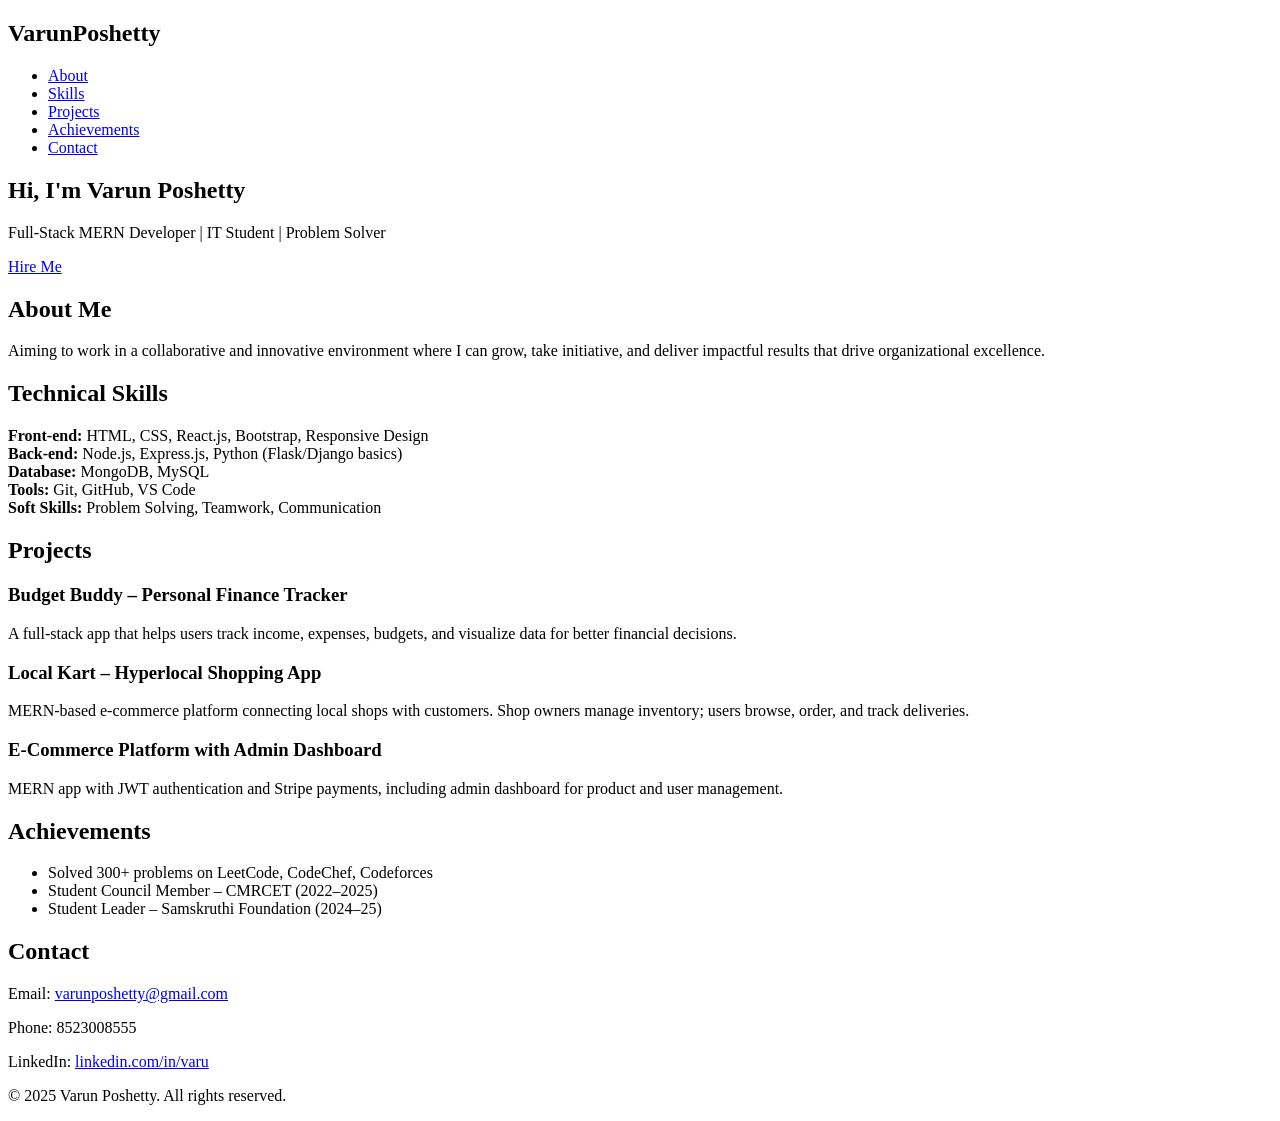
==== index.html @ 353452bc "Update and rename portfolio/index.html to index.html" ====
<!DOCTYPE html>
<html lang="en">
<head>
  <meta charset="UTF-8" />
  <meta name="viewport" content="width=device-width, initial-scale=1.0" />
  <title>Varun Poshetty | Portfolio</title>
  <link rel="stylesheet" href="style.css" />
</head>
<body>

  <!-- Navbar -->
  <nav>
    <h2 class="logo">Varun<span>Poshetty</span></h2>
    <ul>
      <li><a href="#about">About</a></li>
      <li><a href="#skills">Skills</a></li>
      <li><a href="#projects">Projects</a></li>
      <li><a href="#achievements">Achievements</a></li>
      <li><a href="#contact">Contact</a></li>
    </ul>
  </nav>

  <!-- Hero Section -->
  <section class="hero">
    <h1>Hi, I'm <span>Varun Poshetty</span></h1>
    <p>Full-Stack MERN Developer | IT Student | Problem Solver</p>
    <a href="#contact" class="btn">Hire Me</a>
  </section>

  <!-- About Section -->
  <section id="about" class="section">
    <h2>About Me</h2>
    <p>
      Aiming to work in a collaborative and innovative environment where I can grow,
      take initiative, and deliver impactful results that drive organizational excellence.
    </p>
  </section>

  <!-- Skills Section -->
  <section id="skills" class="section">
    <h2>Technical Skills</h2>
    <div class="skills-grid">
      <div><strong>Front-end:</strong> HTML, CSS, React.js, Bootstrap, Responsive Design</div>
      <div><strong>Back-end:</strong> Node.js, Express.js, Python (Flask/Django basics)</div>
      <div><strong>Database:</strong> MongoDB, MySQL</div>
      <div><strong>Tools:</strong> Git, GitHub, VS Code</div>
      <div><strong>Soft Skills:</strong> Problem Solving, Teamwork, Communication</div>
    </div>
  </section>

  <!-- Projects -->
  <section id="projects" class="section">
    <h2>Projects</h2>

    <div class="project">
      <h3>Budget Buddy – Personal Finance Tracker</h3>
      <p>
        A full-stack app that helps users track income, expenses, budgets,
        and visualize data for better financial decisions.
      </p>
    </div>

    <div class="project">
      <h3>Local Kart – Hyperlocal Shopping App</h3>
      <p>
        MERN-based e-commerce platform connecting local shops with customers.
        Shop owners manage inventory; users browse, order, and track deliveries.
      </p>
    </div>

    <div class="project">
      <h3>E-Commerce Platform with Admin Dashboard</h3>
      <p>
        MERN app with JWT authentication and Stripe payments,
        including admin dashboard for product and user management.
      </p>
    </div>

  </section>

  <!-- Achievements -->
  <section id="achievements" class="section">
    <h2>Achievements</h2>
    <ul>
      <li>Solved 300+ problems on LeetCode, CodeChef, Codeforces</li>
      <li>Student Council Member – CMRCET (2022–2025)</li>
      <li>Student Leader – Samskruthi Foundation (2024–25)</li>
    </ul>
  </section>

  <!-- Contact -->
  <section id="contact" class="section contact">
    <h2>Contact</h2>
    <p>Email: <a href="mailto:varunposhetty@gmail.com">varunposhetty@gmail.com</a></p>
    <p>Phone: 8523008555</p>
    <p>LinkedIn: <a href="https://linkedin.com/in/varu">linkedin.com/in/varu</a></p>
  </section>

  <footer>
    <p>© 2025 Varun Poshetty. All rights reserved.</p>
  </footer>

</body>
</html>
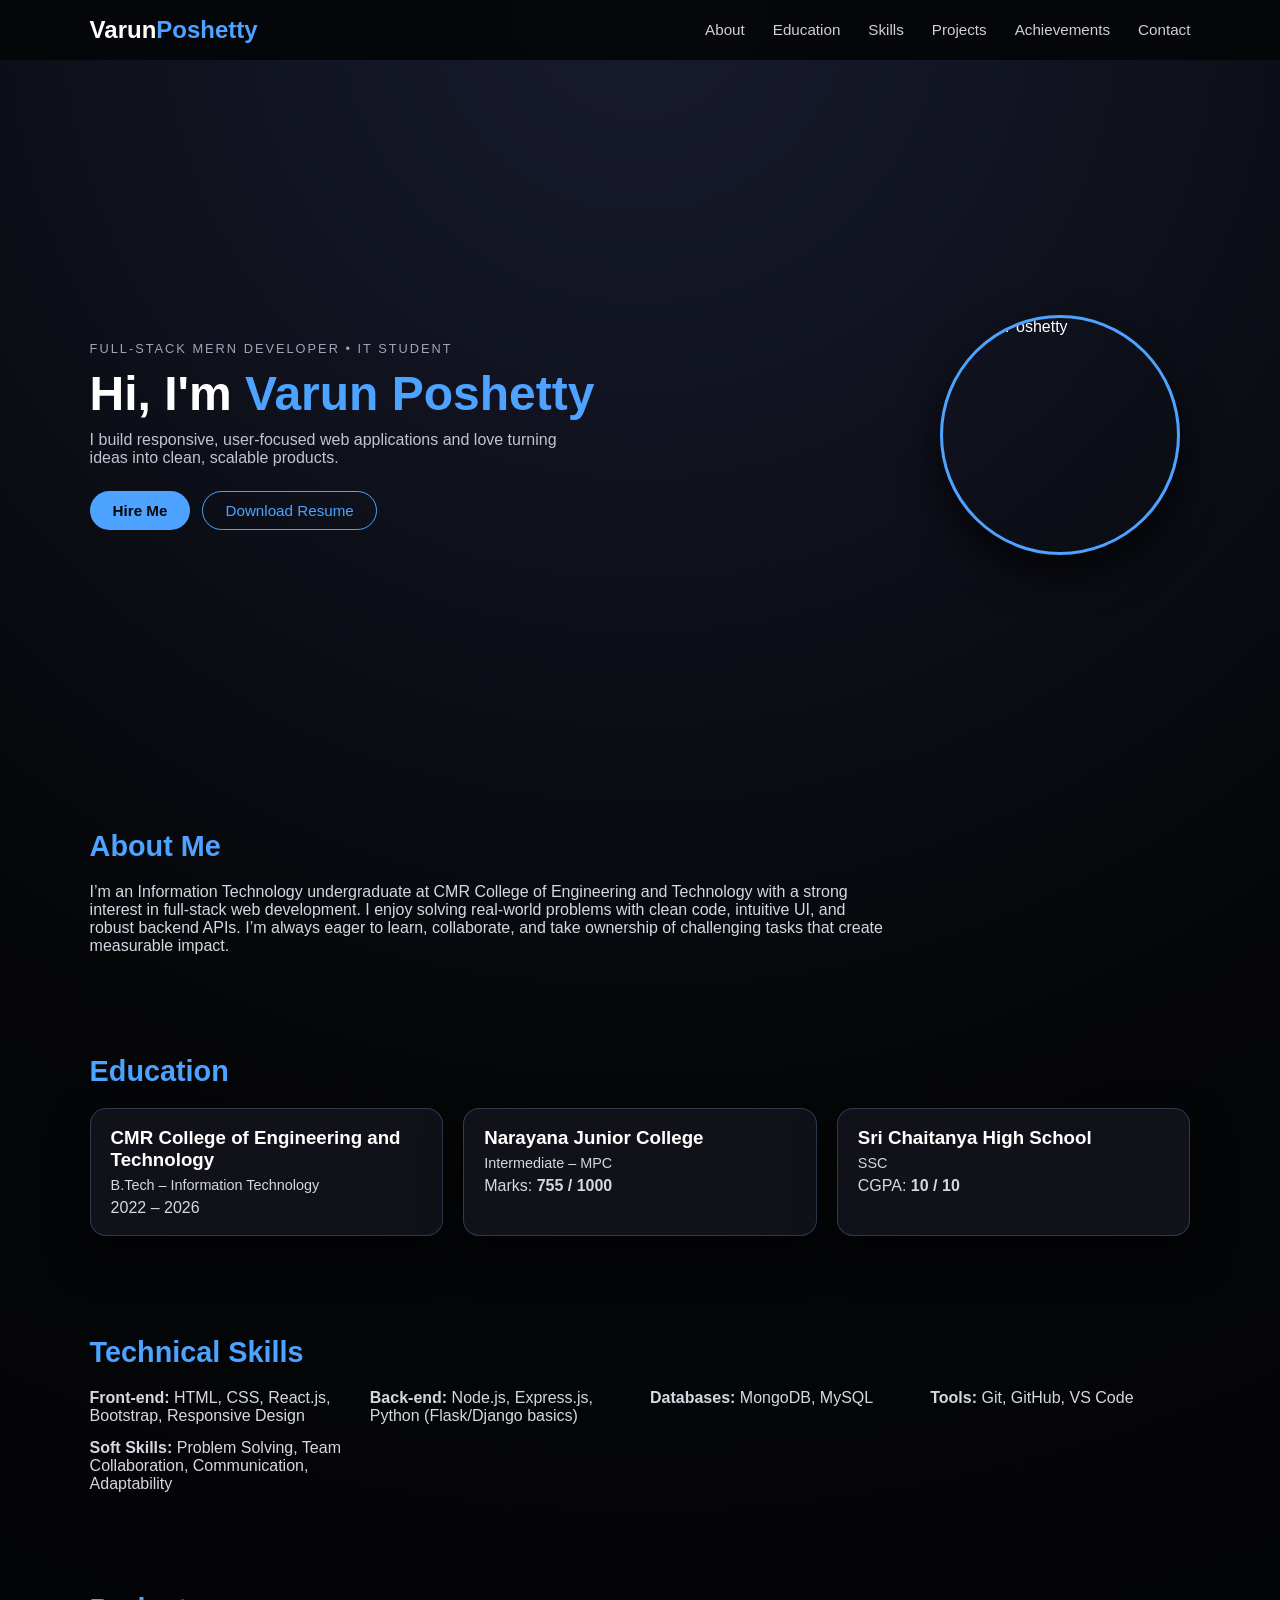
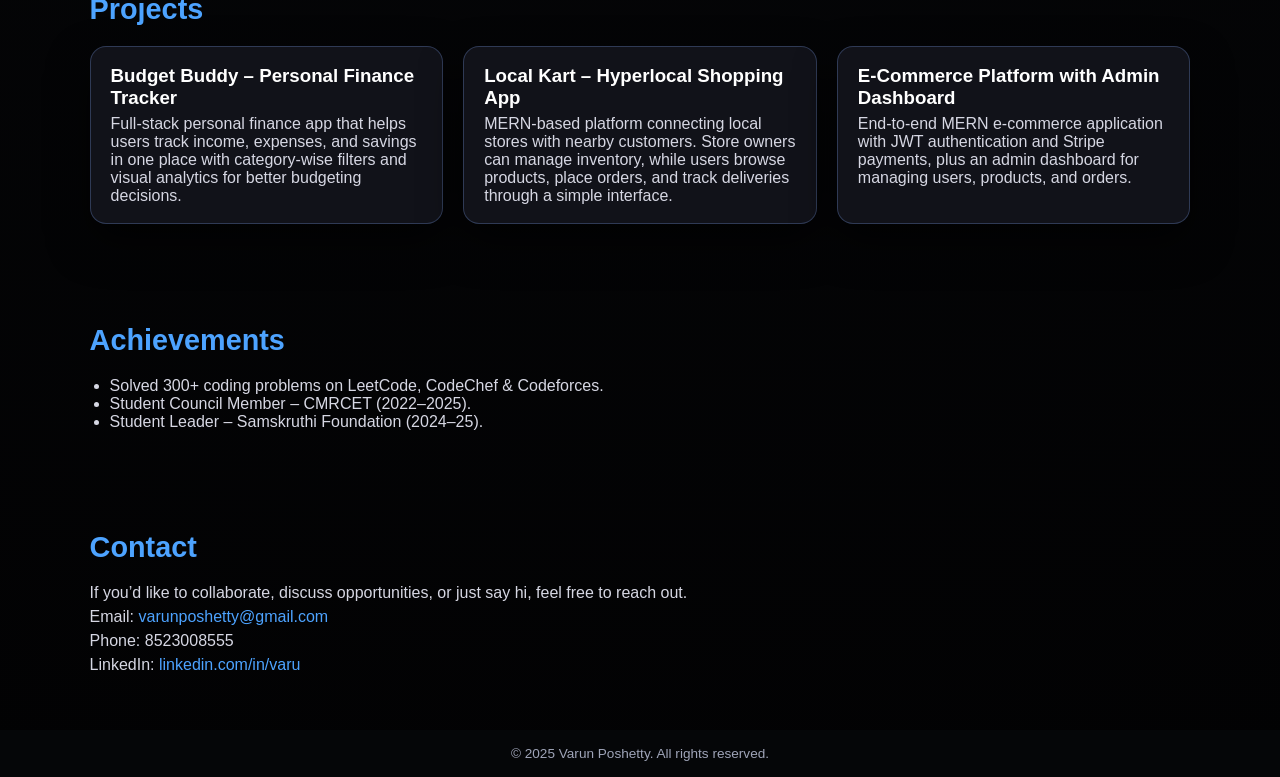
==== commit 8a1a3e2c: "Update index.html" ====
--- a/index.html
+++ b/index.html
@@ -13,6 +13,7 @@
     <h2 class="logo">Varun<span>Poshetty</span></h2>
     <ul>
       <li><a href="#about">About</a></li>
+      <li><a href="#education">Education</a></li>
       <li><a href="#skills">Skills</a></li>
       <li><a href="#projects">Projects</a></li>
       <li><a href="#achievements">Achievements</a></li>
@@ -21,79 +22,126 @@
   </nav>
 
   <!-- Hero Section -->
-  <section class="hero">
-    <h1>Hi, I'm <span>Varun Poshetty</span></h1>
-    <p>Full-Stack MERN Developer | IT Student | Problem Solver</p>
-    <a href="#contact" class="btn">Hire Me</a>
+  <section class="hero fade-in">
+    <div class="hero-content">
+      <p class="tagline">Full-Stack MERN Developer • IT Student</p>
+      <h1>Hi, I'm <span>Varun Poshetty</span></h1>
+      <p class="subtitle">
+        I build responsive, user-focused web applications and love turning ideas
+        into clean, scalable products.
+      </p>
+      <div class="hero-buttons">
+        <a href="#contact" class="btn primary">Hire Me</a>
+        <a href="Varun_Poshetty_Resume.pdf" class="btn outline" download>
+          Download Resume
+        </a>
+      </div>
+    </div>
+
+    <div class="hero-image">
+      <img src="profile.jpg" alt="Varun Poshetty" />
+    </div>
   </section>
 
   <!-- About Section -->
-  <section id="about" class="section">
+  <section id="about" class="section fade-in">
     <h2>About Me</h2>
     <p>
-      Aiming to work in a collaborative and innovative environment where I can grow,
-      take initiative, and deliver impactful results that drive organizational excellence.
+      I’m an Information Technology undergraduate at CMR College of Engineering
+      and Technology with a strong interest in full-stack web development.
+      I enjoy solving real-world problems with clean code, intuitive UI, and
+      robust backend APIs. I’m always eager to learn, collaborate, and take
+      ownership of challenging tasks that create measurable impact.
     </p>
   </section>
 
+  <!-- Education Section -->
+  <section id="education" class="section fade-in">
+    <h2>Education</h2>
+    <div class="cards">
+      <div class="card">
+        <h3>CMR College of Engineering and Technology</h3>
+        <p class="card-meta">B.Tech – Information Technology</p>
+        <p>2022 – 2026</p>
+      </div>
+
+      <div class="card">
+        <h3>Narayana Junior College</h3>
+        <p class="card-meta">Intermediate – MPC</p>
+        <p>Marks: <strong>755 / 1000</strong></p>
+      </div>
+
+      <div class="card">
+        <h3>Sri Chaitanya High School</h3>
+        <p class="card-meta">SSC</p>
+        <p>CGPA: <strong>10 / 10</strong></p>
+      </div>
+    </div>
+  </section>
+
   <!-- Skills Section -->
-  <section id="skills" class="section">
+  <section id="skills" class="section fade-in">
     <h2>Technical Skills</h2>
     <div class="skills-grid">
       <div><strong>Front-end:</strong> HTML, CSS, React.js, Bootstrap, Responsive Design</div>
       <div><strong>Back-end:</strong> Node.js, Express.js, Python (Flask/Django basics)</div>
-      <div><strong>Database:</strong> MongoDB, MySQL</div>
+      <div><strong>Databases:</strong> MongoDB, MySQL</div>
       <div><strong>Tools:</strong> Git, GitHub, VS Code</div>
-      <div><strong>Soft Skills:</strong> Problem Solving, Teamwork, Communication</div>
+      <div><strong>Soft Skills:</strong> Problem Solving, Team Collaboration, Communication, Adaptability</div>
     </div>
   </section>
 
-  <!-- Projects -->
-  <section id="projects" class="section">
+  <!-- Projects Section -->
+  <section id="projects" class="section fade-in">
     <h2>Projects</h2>
 
-    <div class="project">
-      <h3>Budget Buddy – Personal Finance Tracker</h3>
-      <p>
-        A full-stack app that helps users track income, expenses, budgets,
-        and visualize data for better financial decisions.
-      </p>
+    <div class="cards">
+      <div class="card">
+        <h3>Budget Buddy – Personal Finance Tracker</h3>
+        <p>
+          Full-stack personal finance app that helps users track income, expenses,
+          and savings in one place with category-wise filters and visual analytics
+          for better budgeting decisions.
+        </p>
+      </div>
+
+      <div class="card">
+        <h3>Local Kart – Hyperlocal Shopping App</h3>
+        <p>
+          MERN-based platform connecting local stores with nearby customers.
+          Store owners can manage inventory, while users browse products, place
+          orders, and track deliveries through a simple interface.
+        </p>
+      </div>
+
+      <div class="card">
+        <h3>E-Commerce Platform with Admin Dashboard</h3>
+        <p>
+          End-to-end MERN e-commerce application with JWT authentication and
+          Stripe payments, plus an admin dashboard for managing users, products,
+          and orders.
+        </p>
+      </div>
     </div>
-
-    <div class="project">
-      <h3>Local Kart – Hyperlocal Shopping App</h3>
-      <p>
-        MERN-based e-commerce platform connecting local shops with customers.
-        Shop owners manage inventory; users browse, order, and track deliveries.
-      </p>
-    </div>
-
-    <div class="project">
-      <h3>E-Commerce Platform with Admin Dashboard</h3>
-      <p>
-        MERN app with JWT authentication and Stripe payments,
-        including admin dashboard for product and user management.
-      </p>
-    </div>
-
   </section>
 
-  <!-- Achievements -->
-  <section id="achievements" class="section">
+  <!-- Achievements Section -->
+  <section id="achievements" class="section fade-in">
     <h2>Achievements</h2>
     <ul>
-      <li>Solved 300+ problems on LeetCode, CodeChef, Codeforces</li>
-      <li>Student Council Member – CMRCET (2022–2025)</li>
-      <li>Student Leader – Samskruthi Foundation (2024–25)</li>
+      <li>Solved 300+ coding problems on LeetCode, CodeChef & Codeforces.</li>
+      <li>Student Council Member – CMRCET (2022–2025).</li>
+      <li>Student Leader – Samskruthi Foundation (2024–25).</li>
     </ul>
   </section>
 
-  <!-- Contact -->
-  <section id="contact" class="section contact">
+  <!-- Contact Section -->
+  <section id="contact" class="section fade-in contact">
     <h2>Contact</h2>
+    <p>If you’d like to collaborate, discuss opportunities, or just say hi, feel free to reach out.</p>
     <p>Email: <a href="mailto:varunposhetty@gmail.com">varunposhetty@gmail.com</a></p>
     <p>Phone: 8523008555</p>
-    <p>LinkedIn: <a href="https://linkedin.com/in/varu">linkedin.com/in/varu</a></p>
+    <p>LinkedIn: <a href="https://linkedin.com/in/varu" target="_blank">linkedin.com/in/varu</a></p>
   </section>
 
   <footer>
--- a/style.css
+++ b/style.css
@@ -0,0 +1,276 @@
+* {
+  margin: 0;
+  padding: 0;
+  box-sizing: border-box;
+  font-family: "Poppins", sans-serif;
+}
+
+body {
+  background: radial-gradient(circle at top, #181b2e 0, #050608 45%, #020203 100%);
+  color: #ffffff;
+}
+
+/* Navbar */
+nav {
+  position: sticky;
+  top: 0;
+  z-index: 20;
+  display: flex;
+  justify-content: space-between;
+  align-items: center;
+  padding: 16px 7vw;
+  background: rgba(5, 6, 8, 0.92);
+  backdrop-filter: blur(10px);
+}
+
+nav ul {
+  display: flex;
+  gap: 28px;
+}
+
+nav ul li {
+  list-style: none;
+}
+
+nav ul li a {
+  text-decoration: none;
+  color: #d0d0d0;
+  font-size: 0.95rem;
+  transition: 0.25s;
+}
+
+nav ul li a:hover {
+  color: #4da3ff;
+}
+
+.logo {
+  font-size: 1.5rem;
+  font-weight: 600;
+}
+
+.logo span {
+  color: #4da3ff;
+}
+
+/* Hero */
+.hero {
+  min-height: 80vh;
+  padding: 70px 7vw 40px;
+  display: flex;
+  flex-wrap: wrap;
+  align-items: center;
+  gap: 40px;
+}
+
+.hero-content {
+  flex: 1 1 320px;
+}
+
+.tagline {
+  text-transform: uppercase;
+  letter-spacing: 2px;
+  font-size: 0.8rem;
+  color: #9fa4b8;
+  margin-bottom: 10px;
+}
+
+.hero h1 {
+  font-size: 3rem;
+  margin-bottom: 10px;
+}
+
+.hero h1 span {
+  color: #4da3ff;
+}
+
+.subtitle {
+  font-size: 1rem;
+  color: #c3c4d0;
+  max-width: 480px;
+}
+
+.hero-buttons {
+  margin-top: 24px;
+  display: flex;
+  flex-wrap: wrap;
+  gap: 12px;
+}
+
+.btn {
+  padding: 10px 22px;
+  border-radius: 999px;
+  border: 1px solid transparent;
+  cursor: pointer;
+  text-decoration: none;
+  font-size: 0.95rem;
+  transition: 0.25s;
+}
+
+.btn.primary {
+  background: #4da3ff;
+  color: #050608;
+  font-weight: 600;
+}
+
+.btn.primary:hover {
+  background: #1b76d1;
+}
+
+.btn.outline {
+  border-color: #4da3ff;
+  color: #4da3ff;
+}
+
+.btn.outline:hover {
+  background: rgba(77, 163, 255, 0.08);
+}
+
+.hero-image {
+  flex: 0 0 260px;
+  display: flex;
+  justify-content: center;
+}
+
+.hero-image img {
+  width: 240px;
+  height: 240px;
+  object-fit: cover;
+  border-radius: 50%;
+  border: 3px solid #4da3ff;
+  box-shadow: 0 18px 40px rgba(0, 0, 0, 0.7);
+}
+
+/* Sections */
+.section {
+  padding: 50px 7vw;
+}
+
+.section h2 {
+  margin-bottom: 20px;
+  font-size: 1.8rem;
+  color: #4da3ff;
+}
+
+.section p {
+  color: #d6d7e3;
+  max-width: 800px;
+}
+
+/* Cards / layout improvements */
+.cards {
+  display: grid;
+  grid-template-columns: repeat(auto-fit, minmax(260px, 1fr));
+  gap: 20px;
+  margin-top: 10px;
+}
+
+.card {
+  background: rgba(18, 19, 27, 0.95);
+  border-radius: 16px;
+  padding: 18px 20px;
+  border: 1px solid rgba(93, 118, 175, 0.4);
+  box-shadow: 0 18px 40px rgba(0, 0, 0, 0.6);
+  transition: transform 0.25s ease, box-shadow 0.25s ease, border-color 0.25s;
+}
+
+.card:hover {
+  transform: translateY(-6px);
+  border-color: #4da3ff;
+  box-shadow: 0 22px 50px rgba(0, 0, 0, 0.75);
+}
+
+.card h3 {
+  margin-bottom: 6px;
+}
+
+.card-meta {
+  font-size: 0.9rem;
+  color: #9fa4b8;
+  margin-bottom: 6px;
+}
+
+/* Skills grid */
+.skills-grid {
+  display: grid;
+  grid-template-columns: repeat(auto-fit, minmax(260px, 1fr));
+  gap: 14px 20px;
+  margin-top: 10px;
+}
+
+.skills-grid div {
+  color: #d6d7e3;
+}
+
+/* Achievements */
+#achievements ul {
+  margin-left: 20px;
+  margin-top: 5px;
+  color: #d6d7e3;
+}
+
+/* Contact */
+.contact p {
+  margin-bottom: 6px;
+}
+
+.contact a {
+  color: #4da3ff;
+  text-decoration: none;
+}
+
+.contact a:hover {
+  text-decoration: underline;
+}
+
+/* Footer */
+footer {
+  text-align: center;
+  padding: 16px;
+  background: #050608;
+  color: #9fa4b8;
+  font-size: 0.85rem;
+}
+
+/* Simple fade-in animation */
+.fade-in {
+  opacity: 0;
+  transform: translateY(16px);
+  animation: fadeUp 0.7s ease forwards;
+}
+
+.section:nth-of-type(2) { animation-delay: 0.05s; }
+.section:nth-of-type(3) { animation-delay: 0.1s; }
+.section:nth-of-type(4) { animation-delay: 0.15s; }
+.section:nth-of-type(5) { animation-delay: 0.2s; }
+.section:nth-of-type(6) { animation-delay: 0.25s; }
+
+@keyframes fadeUp {
+  to {
+    opacity: 1;
+    transform: translateY(0);
+  }
+}
+
+/* Responsive */
+@media (max-width: 768px) {
+  nav {
+    padding: 12px 5vw;
+  }
+
+  nav ul {
+    gap: 14px;
+    font-size: 0.8rem;
+  }
+
+  .hero {
+    padding-top: 60px;
+  }
+
+  .hero h1 {
+    font-size: 2.1rem;
+  }
+
+  .section {
+    padding: 40px 5vw;
+  }
+}
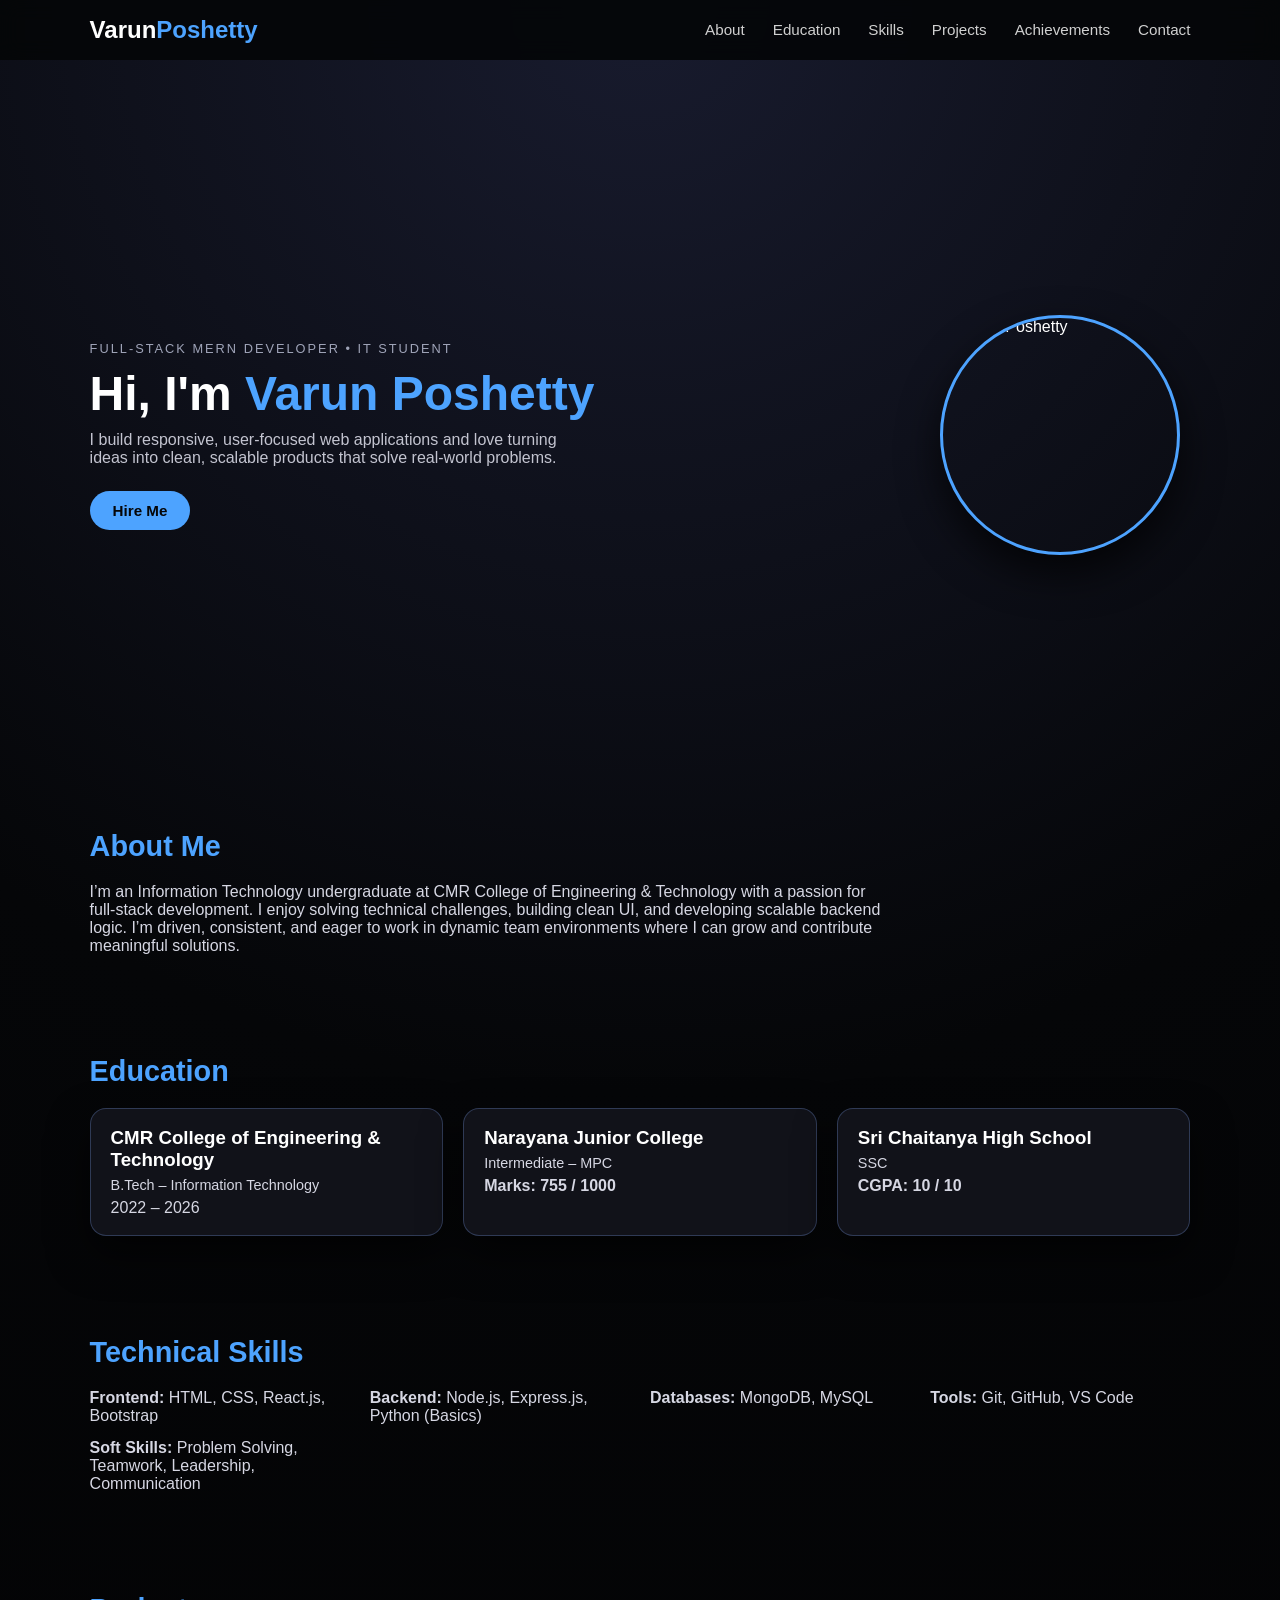
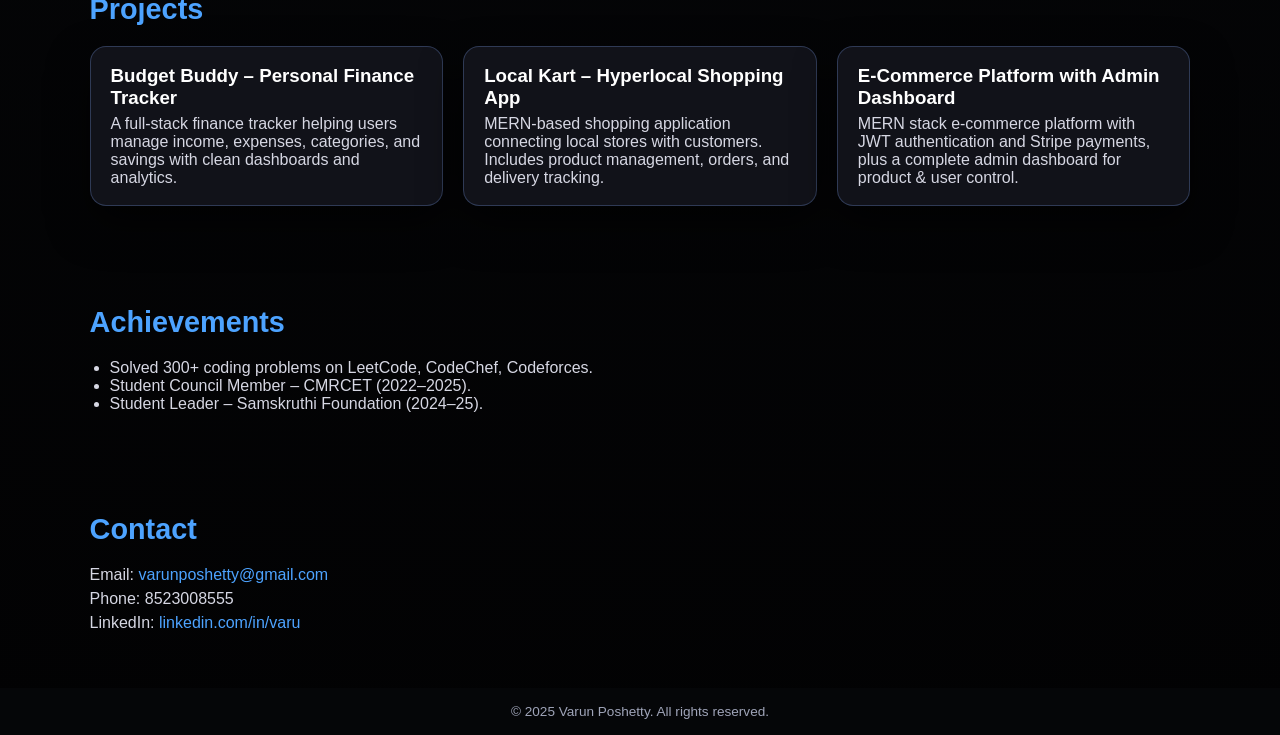
==== commit 490960f1: "Update index.html" ====
--- a/index.html
+++ b/index.html
@@ -28,13 +28,10 @@
       <h1>Hi, I'm <span>Varun Poshetty</span></h1>
       <p class="subtitle">
         I build responsive, user-focused web applications and love turning ideas
-        into clean, scalable products.
+        into clean, scalable products that solve real-world problems.
       </p>
       <div class="hero-buttons">
         <a href="#contact" class="btn primary">Hire Me</a>
-        <a href="Varun_Poshetty_Resume.pdf" class="btn outline" download>
-          Download Resume
-        </a>
       </div>
     </div>
 
@@ -43,24 +40,25 @@
     </div>
   </section>
 
-  <!-- About Section -->
+  <!-- About -->
   <section id="about" class="section fade-in">
     <h2>About Me</h2>
     <p>
       I’m an Information Technology undergraduate at CMR College of Engineering
-      and Technology with a strong interest in full-stack web development.
-      I enjoy solving real-world problems with clean code, intuitive UI, and
-      robust backend APIs. I’m always eager to learn, collaborate, and take
-      ownership of challenging tasks that create measurable impact.
+      & Technology with a passion for full-stack development. I enjoy solving
+      technical challenges, building clean UI, and developing scalable backend
+      logic. I’m driven, consistent, and eager to work in dynamic team
+      environments where I can grow and contribute meaningful solutions.
     </p>
   </section>
 
-  <!-- Education Section -->
+  <!-- Education -->
   <section id="education" class="section fade-in">
     <h2>Education</h2>
     <div class="cards">
+
       <div class="card">
-        <h3>CMR College of Engineering and Technology</h3>
+        <h3>CMR College of Engineering & Technology</h3>
         <p class="card-meta">B.Tech – Information Technology</p>
         <p>2022 – 2026</p>
       </div>
@@ -68,30 +66,31 @@
       <div class="card">
         <h3>Narayana Junior College</h3>
         <p class="card-meta">Intermediate – MPC</p>
-        <p>Marks: <strong>755 / 1000</strong></p>
+        <p><strong>Marks: 755 / 1000</strong></p>
       </div>
 
       <div class="card">
         <h3>Sri Chaitanya High School</h3>
         <p class="card-meta">SSC</p>
-        <p>CGPA: <strong>10 / 10</strong></p>
+        <p><strong>CGPA: 10 / 10</strong></p>
       </div>
+
     </div>
   </section>
 
-  <!-- Skills Section -->
+  <!-- Skills -->
   <section id="skills" class="section fade-in">
     <h2>Technical Skills</h2>
     <div class="skills-grid">
-      <div><strong>Front-end:</strong> HTML, CSS, React.js, Bootstrap, Responsive Design</div>
-      <div><strong>Back-end:</strong> Node.js, Express.js, Python (Flask/Django basics)</div>
+      <div><strong>Frontend:</strong> HTML, CSS, React.js, Bootstrap</div>
+      <div><strong>Backend:</strong> Node.js, Express.js, Python (Basics)</div>
       <div><strong>Databases:</strong> MongoDB, MySQL</div>
       <div><strong>Tools:</strong> Git, GitHub, VS Code</div>
-      <div><strong>Soft Skills:</strong> Problem Solving, Team Collaboration, Communication, Adaptability</div>
+      <div><strong>Soft Skills:</strong> Problem Solving, Teamwork, Leadership, Communication</div>
     </div>
   </section>
 
-  <!-- Projects Section -->
+  <!-- Projects -->
   <section id="projects" class="section fade-in">
     <h2>Projects</h2>
 
@@ -99,46 +98,42 @@
       <div class="card">
         <h3>Budget Buddy – Personal Finance Tracker</h3>
         <p>
-          Full-stack personal finance app that helps users track income, expenses,
-          and savings in one place with category-wise filters and visual analytics
-          for better budgeting decisions.
+          A full-stack finance tracker helping users manage income, expenses,
+          categories, and savings with clean dashboards and analytics.
         </p>
       </div>
 
       <div class="card">
         <h3>Local Kart – Hyperlocal Shopping App</h3>
         <p>
-          MERN-based platform connecting local stores with nearby customers.
-          Store owners can manage inventory, while users browse products, place
-          orders, and track deliveries through a simple interface.
+          MERN-based shopping application connecting local stores with customers.
+          Includes product management, orders, and delivery tracking.
         </p>
       </div>
 
       <div class="card">
         <h3>E-Commerce Platform with Admin Dashboard</h3>
         <p>
-          End-to-end MERN e-commerce application with JWT authentication and
-          Stripe payments, plus an admin dashboard for managing users, products,
-          and orders.
+          MERN stack e-commerce platform with JWT authentication and Stripe 
+          payments, plus a complete admin dashboard for product & user control.
         </p>
       </div>
     </div>
   </section>
 
-  <!-- Achievements Section -->
+  <!-- Achievements -->
   <section id="achievements" class="section fade-in">
     <h2>Achievements</h2>
     <ul>
-      <li>Solved 300+ coding problems on LeetCode, CodeChef & Codeforces.</li>
+      <li>Solved 300+ coding problems on LeetCode, CodeChef, Codeforces.</li>
       <li>Student Council Member – CMRCET (2022–2025).</li>
       <li>Student Leader – Samskruthi Foundation (2024–25).</li>
     </ul>
   </section>
 
-  <!-- Contact Section -->
+  <!-- Contact -->
   <section id="contact" class="section fade-in contact">
     <h2>Contact</h2>
-    <p>If you’d like to collaborate, discuss opportunities, or just say hi, feel free to reach out.</p>
     <p>Email: <a href="mailto:varunposhetty@gmail.com">varunposhetty@gmail.com</a></p>
     <p>Phone: 8523008555</p>
     <p>LinkedIn: <a href="https://linkedin.com/in/varu" target="_blank">linkedin.com/in/varu</a></p>
@@ -150,3 +145,4 @@
 
 </body>
 </html>
+
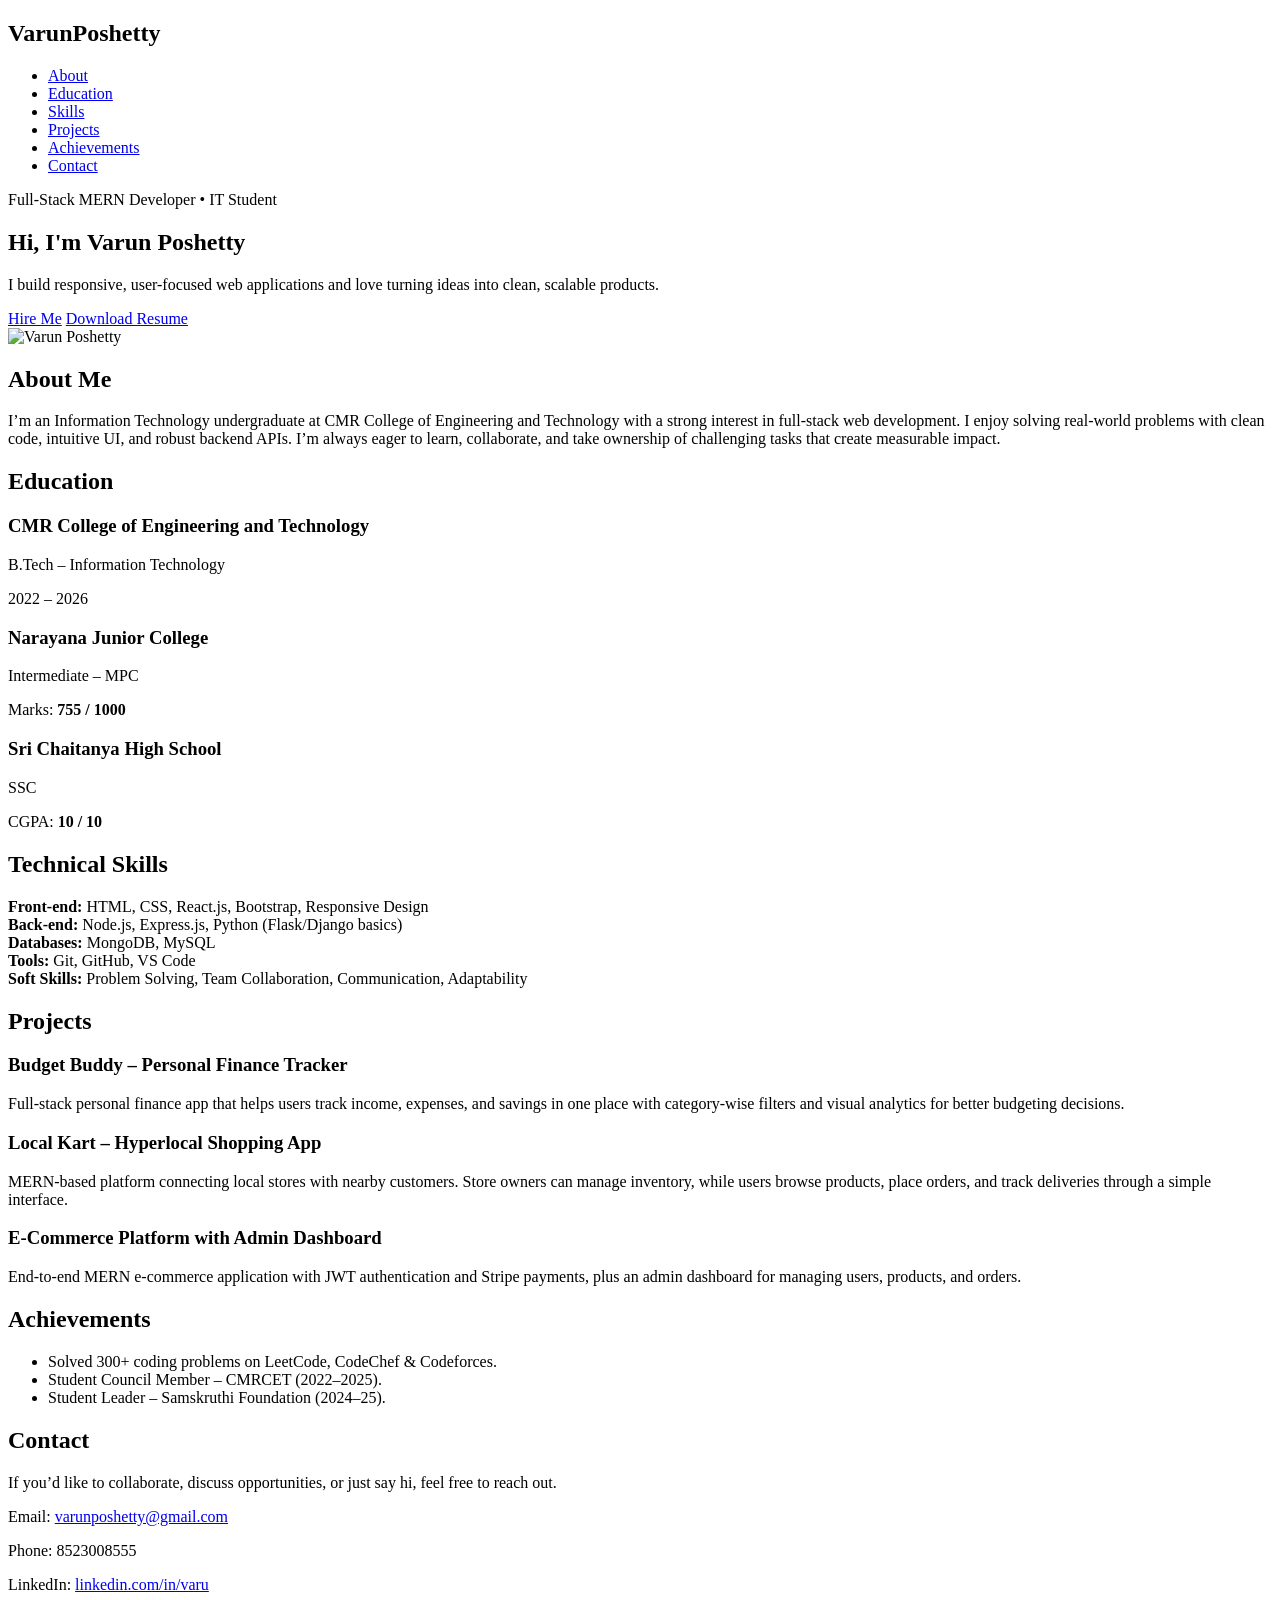
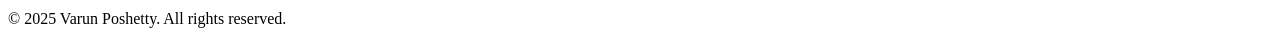
==== commit 0bcba996: "Update and rename portfolio/index.html to index.html" ====
--- a/index.html
+++ b/index.html
@@ -28,10 +28,13 @@
       <h1>Hi, I'm <span>Varun Poshetty</span></h1>
       <p class="subtitle">
         I build responsive, user-focused web applications and love turning ideas
-        into clean, scalable products that solve real-world problems.
+        into clean, scalable products.
       </p>
       <div class="hero-buttons">
         <a href="#contact" class="btn primary">Hire Me</a>
+        <a href="Varun_Poshetty_Resume.pdf" class="btn outline" download>
+          Download Resume
+        </a>
       </div>
     </div>
 
@@ -40,25 +43,24 @@
     </div>
   </section>
 
-  <!-- About -->
+  <!-- About Section -->
   <section id="about" class="section fade-in">
     <h2>About Me</h2>
     <p>
       I’m an Information Technology undergraduate at CMR College of Engineering
-      & Technology with a passion for full-stack development. I enjoy solving
-      technical challenges, building clean UI, and developing scalable backend
-      logic. I’m driven, consistent, and eager to work in dynamic team
-      environments where I can grow and contribute meaningful solutions.
+      and Technology with a strong interest in full-stack web development.
+      I enjoy solving real-world problems with clean code, intuitive UI, and
+      robust backend APIs. I’m always eager to learn, collaborate, and take
+      ownership of challenging tasks that create measurable impact.
     </p>
   </section>
 
-  <!-- Education -->
+  <!-- Education Section -->
   <section id="education" class="section fade-in">
     <h2>Education</h2>
     <div class="cards">
-
       <div class="card">
-        <h3>CMR College of Engineering & Technology</h3>
+        <h3>CMR College of Engineering and Technology</h3>
         <p class="card-meta">B.Tech – Information Technology</p>
         <p>2022 – 2026</p>
       </div>
@@ -66,31 +68,30 @@
       <div class="card">
         <h3>Narayana Junior College</h3>
         <p class="card-meta">Intermediate – MPC</p>
-        <p><strong>Marks: 755 / 1000</strong></p>
+        <p>Marks: <strong>755 / 1000</strong></p>
       </div>
 
       <div class="card">
         <h3>Sri Chaitanya High School</h3>
         <p class="card-meta">SSC</p>
-        <p><strong>CGPA: 10 / 10</strong></p>
+        <p>CGPA: <strong>10 / 10</strong></p>
       </div>
-
     </div>
   </section>
 
-  <!-- Skills -->
+  <!-- Skills Section -->
   <section id="skills" class="section fade-in">
     <h2>Technical Skills</h2>
     <div class="skills-grid">
-      <div><strong>Frontend:</strong> HTML, CSS, React.js, Bootstrap</div>
-      <div><strong>Backend:</strong> Node.js, Express.js, Python (Basics)</div>
+      <div><strong>Front-end:</strong> HTML, CSS, React.js, Bootstrap, Responsive Design</div>
+      <div><strong>Back-end:</strong> Node.js, Express.js, Python (Flask/Django basics)</div>
       <div><strong>Databases:</strong> MongoDB, MySQL</div>
       <div><strong>Tools:</strong> Git, GitHub, VS Code</div>
-      <div><strong>Soft Skills:</strong> Problem Solving, Teamwork, Leadership, Communication</div>
+      <div><strong>Soft Skills:</strong> Problem Solving, Team Collaboration, Communication, Adaptability</div>
     </div>
   </section>
 
-  <!-- Projects -->
+  <!-- Projects Section -->
   <section id="projects" class="section fade-in">
     <h2>Projects</h2>
 
@@ -98,42 +99,46 @@
       <div class="card">
         <h3>Budget Buddy – Personal Finance Tracker</h3>
         <p>
-          A full-stack finance tracker helping users manage income, expenses,
-          categories, and savings with clean dashboards and analytics.
+          Full-stack personal finance app that helps users track income, expenses,
+          and savings in one place with category-wise filters and visual analytics
+          for better budgeting decisions.
         </p>
       </div>
 
       <div class="card">
         <h3>Local Kart – Hyperlocal Shopping App</h3>
         <p>
-          MERN-based shopping application connecting local stores with customers.
-          Includes product management, orders, and delivery tracking.
+          MERN-based platform connecting local stores with nearby customers.
+          Store owners can manage inventory, while users browse products, place
+          orders, and track deliveries through a simple interface.
         </p>
       </div>
 
       <div class="card">
         <h3>E-Commerce Platform with Admin Dashboard</h3>
         <p>
-          MERN stack e-commerce platform with JWT authentication and Stripe 
-          payments, plus a complete admin dashboard for product & user control.
+          End-to-end MERN e-commerce application with JWT authentication and
+          Stripe payments, plus an admin dashboard for managing users, products,
+          and orders.
         </p>
       </div>
     </div>
   </section>
 
-  <!-- Achievements -->
+  <!-- Achievements Section -->
   <section id="achievements" class="section fade-in">
     <h2>Achievements</h2>
     <ul>
-      <li>Solved 300+ coding problems on LeetCode, CodeChef, Codeforces.</li>
+      <li>Solved 300+ coding problems on LeetCode, CodeChef & Codeforces.</li>
       <li>Student Council Member – CMRCET (2022–2025).</li>
       <li>Student Leader – Samskruthi Foundation (2024–25).</li>
     </ul>
   </section>
 
-  <!-- Contact -->
+  <!-- Contact Section -->
   <section id="contact" class="section fade-in contact">
     <h2>Contact</h2>
+    <p>If you’d like to collaborate, discuss opportunities, or just say hi, feel free to reach out.</p>
     <p>Email: <a href="mailto:varunposhetty@gmail.com">varunposhetty@gmail.com</a></p>
     <p>Phone: 8523008555</p>
     <p>LinkedIn: <a href="https://linkedin.com/in/varu" target="_blank">linkedin.com/in/varu</a></p>
@@ -145,4 +150,3 @@
 
 </body>
 </html>
-
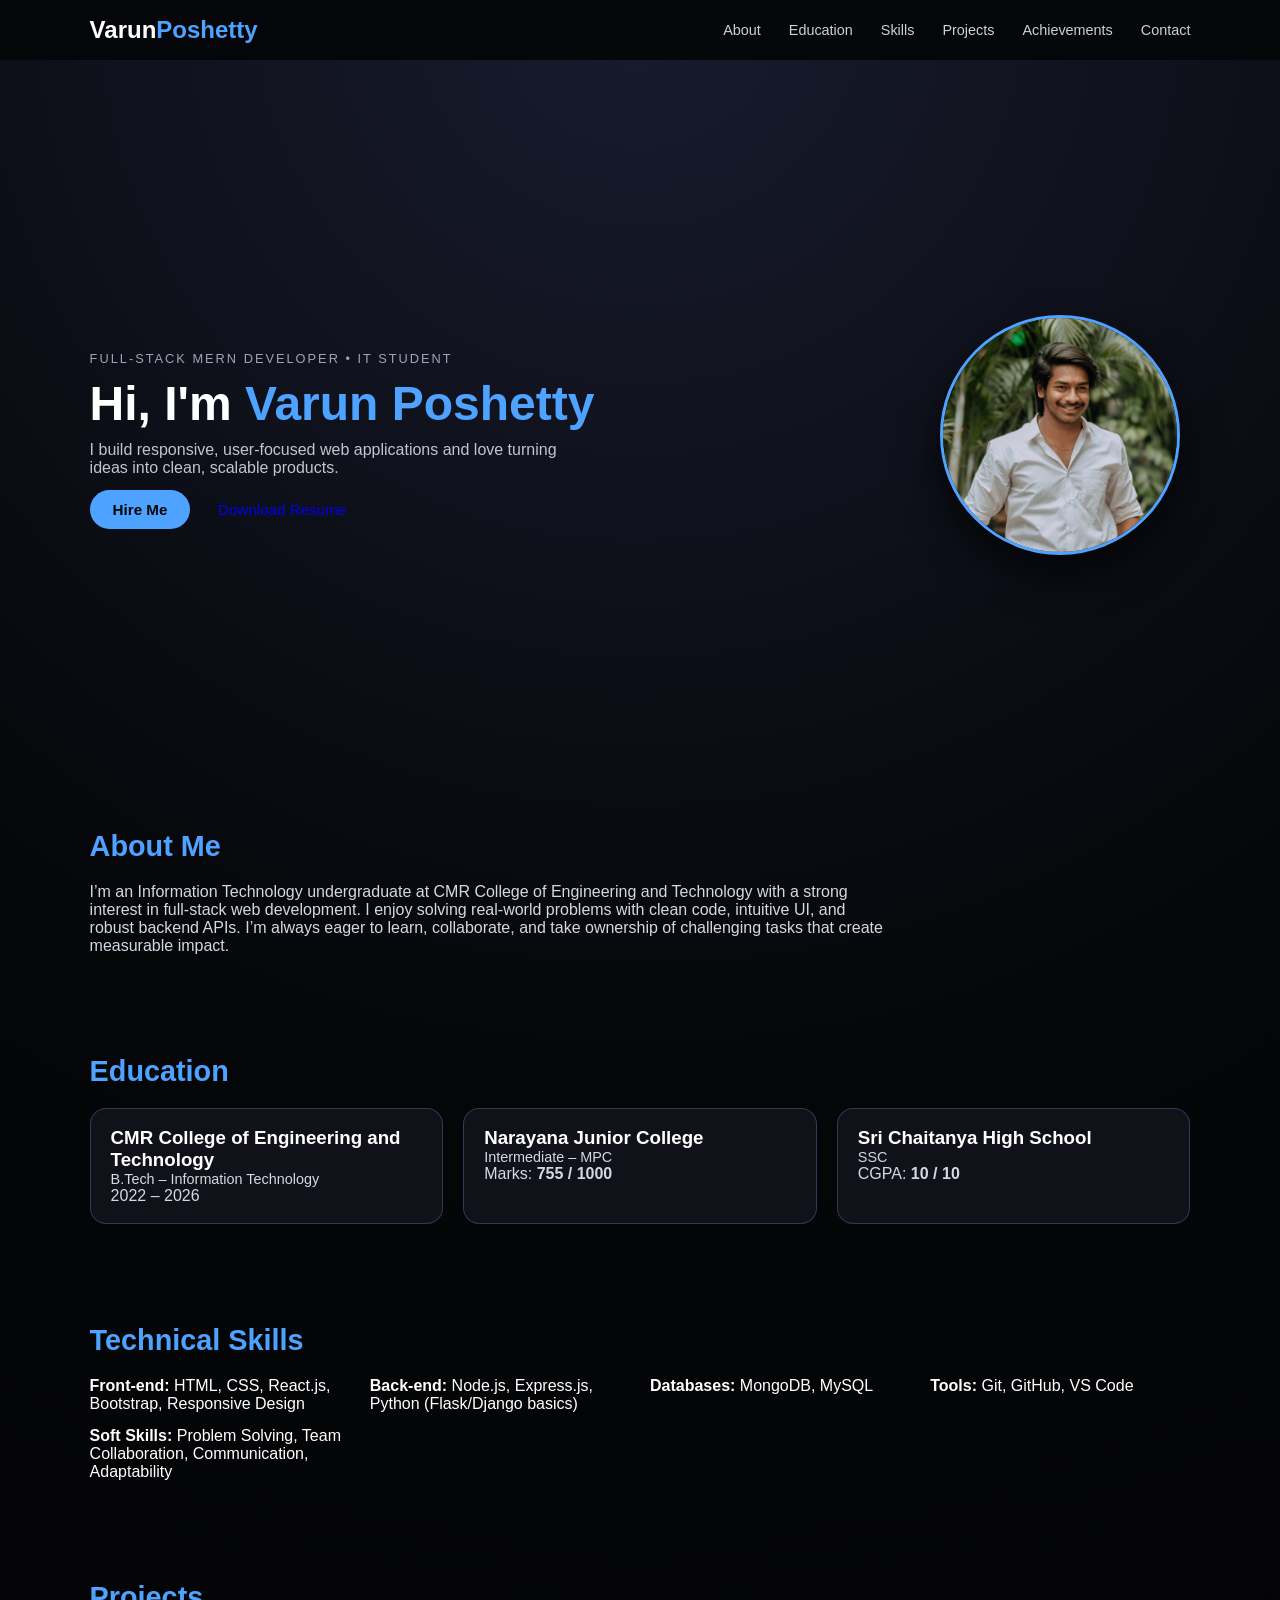
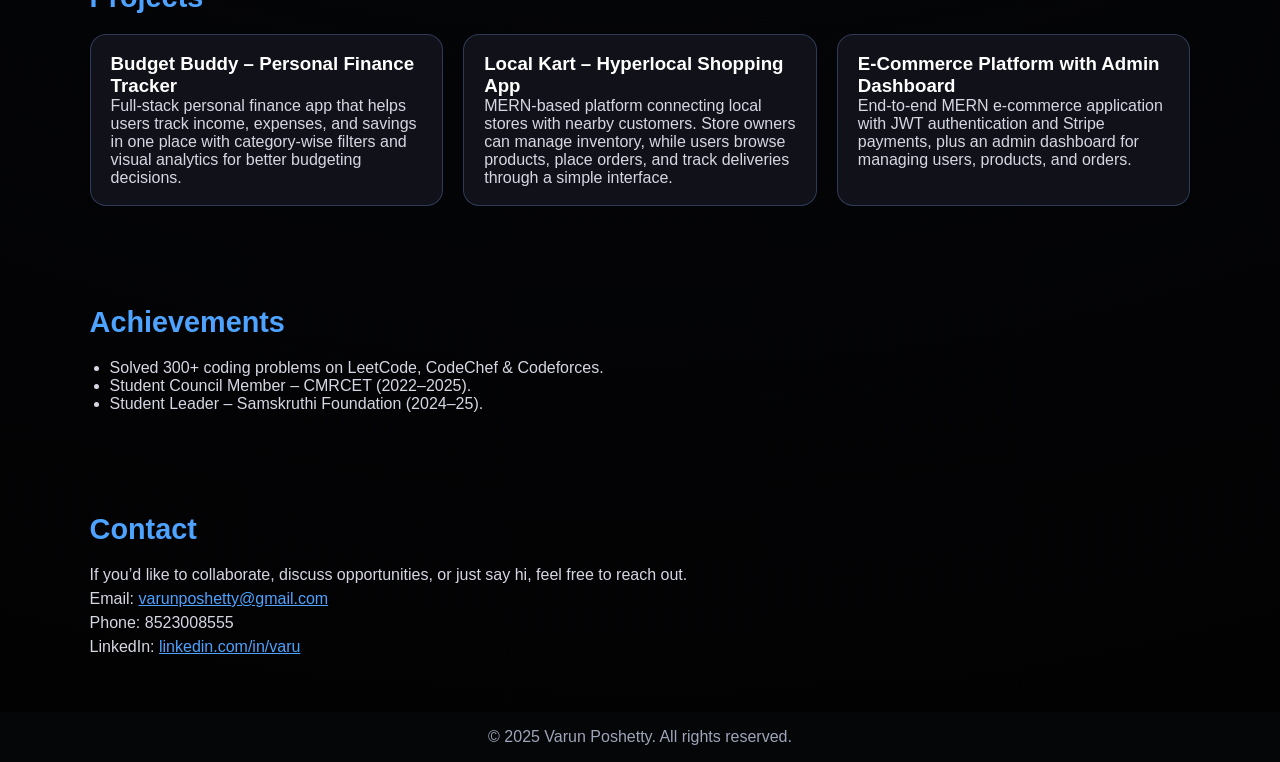
==== commit b99321c1: "Initial commit with resume" ====
--- a/index.html
+++ b/index.html
@@ -1,152 +1,152 @@
-<!DOCTYPE html>
-<html lang="en">
-<head>
-  <meta charset="UTF-8" />
-  <meta name="viewport" content="width=device-width, initial-scale=1.0" />
-  <title>Varun Poshetty | Portfolio</title>
-  <link rel="stylesheet" href="style.css" />
-</head>
-<body>
-
-  <!-- Navbar -->
-  <nav>
-    <h2 class="logo">Varun<span>Poshetty</span></h2>
-    <ul>
-      <li><a href="#about">About</a></li>
-      <li><a href="#education">Education</a></li>
-      <li><a href="#skills">Skills</a></li>
-      <li><a href="#projects">Projects</a></li>
-      <li><a href="#achievements">Achievements</a></li>
-      <li><a href="#contact">Contact</a></li>
-    </ul>
-  </nav>
-
-  <!-- Hero Section -->
-  <section class="hero fade-in">
-    <div class="hero-content">
-      <p class="tagline">Full-Stack MERN Developer • IT Student</p>
-      <h1>Hi, I'm <span>Varun Poshetty</span></h1>
-      <p class="subtitle">
-        I build responsive, user-focused web applications and love turning ideas
-        into clean, scalable products.
-      </p>
-      <div class="hero-buttons">
-        <a href="#contact" class="btn primary">Hire Me</a>
-        <a href="Varun_Poshetty_Resume.pdf" class="btn outline" download>
-          Download Resume
-        </a>
-      </div>
-    </div>
-
-    <div class="hero-image">
-      <img src="profile.jpg" alt="Varun Poshetty" />
-    </div>
-  </section>
-
-  <!-- About Section -->
-  <section id="about" class="section fade-in">
-    <h2>About Me</h2>
-    <p>
-      I’m an Information Technology undergraduate at CMR College of Engineering
-      and Technology with a strong interest in full-stack web development.
-      I enjoy solving real-world problems with clean code, intuitive UI, and
-      robust backend APIs. I’m always eager to learn, collaborate, and take
-      ownership of challenging tasks that create measurable impact.
-    </p>
-  </section>
-
-  <!-- Education Section -->
-  <section id="education" class="section fade-in">
-    <h2>Education</h2>
-    <div class="cards">
-      <div class="card">
-        <h3>CMR College of Engineering and Technology</h3>
-        <p class="card-meta">B.Tech – Information Technology</p>
-        <p>2022 – 2026</p>
-      </div>
-
-      <div class="card">
-        <h3>Narayana Junior College</h3>
-        <p class="card-meta">Intermediate – MPC</p>
-        <p>Marks: <strong>755 / 1000</strong></p>
-      </div>
-
-      <div class="card">
-        <h3>Sri Chaitanya High School</h3>
-        <p class="card-meta">SSC</p>
-        <p>CGPA: <strong>10 / 10</strong></p>
-      </div>
-    </div>
-  </section>
-
-  <!-- Skills Section -->
-  <section id="skills" class="section fade-in">
-    <h2>Technical Skills</h2>
-    <div class="skills-grid">
-      <div><strong>Front-end:</strong> HTML, CSS, React.js, Bootstrap, Responsive Design</div>
-      <div><strong>Back-end:</strong> Node.js, Express.js, Python (Flask/Django basics)</div>
-      <div><strong>Databases:</strong> MongoDB, MySQL</div>
-      <div><strong>Tools:</strong> Git, GitHub, VS Code</div>
-      <div><strong>Soft Skills:</strong> Problem Solving, Team Collaboration, Communication, Adaptability</div>
-    </div>
-  </section>
-
-  <!-- Projects Section -->
-  <section id="projects" class="section fade-in">
-    <h2>Projects</h2>
-
-    <div class="cards">
-      <div class="card">
-        <h3>Budget Buddy – Personal Finance Tracker</h3>
-        <p>
-          Full-stack personal finance app that helps users track income, expenses,
-          and savings in one place with category-wise filters and visual analytics
-          for better budgeting decisions.
-        </p>
-      </div>
-
-      <div class="card">
-        <h3>Local Kart – Hyperlocal Shopping App</h3>
-        <p>
-          MERN-based platform connecting local stores with nearby customers.
-          Store owners can manage inventory, while users browse products, place
-          orders, and track deliveries through a simple interface.
-        </p>
-      </div>
-
-      <div class="card">
-        <h3>E-Commerce Platform with Admin Dashboard</h3>
-        <p>
-          End-to-end MERN e-commerce application with JWT authentication and
-          Stripe payments, plus an admin dashboard for managing users, products,
-          and orders.
-        </p>
-      </div>
-    </div>
-  </section>
-
-  <!-- Achievements Section -->
-  <section id="achievements" class="section fade-in">
-    <h2>Achievements</h2>
-    <ul>
-      <li>Solved 300+ coding problems on LeetCode, CodeChef & Codeforces.</li>
-      <li>Student Council Member – CMRCET (2022–2025).</li>
-      <li>Student Leader – Samskruthi Foundation (2024–25).</li>
-    </ul>
-  </section>
-
-  <!-- Contact Section -->
-  <section id="contact" class="section fade-in contact">
-    <h2>Contact</h2>
-    <p>If you’d like to collaborate, discuss opportunities, or just say hi, feel free to reach out.</p>
-    <p>Email: <a href="mailto:varunposhetty@gmail.com">varunposhetty@gmail.com</a></p>
-    <p>Phone: 8523008555</p>
-    <p>LinkedIn: <a href="https://linkedin.com/in/varu" target="_blank">linkedin.com/in/varu</a></p>
-  </section>
-
-  <footer>
-    <p>© 2025 Varun Poshetty. All rights reserved.</p>
-  </footer>
-
-</body>
-</html>
+<!DOCTYPE html>
+<html lang="en">
+<head>
+  <meta charset="UTF-8" />
+  <meta name="viewport" content="width=device-width, initial-scale=1.0" />
+  <title>Varun Poshetty | Portfolio</title>
+  <link rel="stylesheet" href="style.css" />
+</head>
+<body>
+
+  <!-- Navbar -->
+  <nav>
+    <h2 class="logo">Varun<span>Poshetty</span></h2>
+    <ul>
+      <li><a href="#about">About</a></li>
+      <li><a href="#education">Education</a></li>
+      <li><a href="#skills">Skills</a></li>
+      <li><a href="#projects">Projects</a></li>
+      <li><a href="#achievements">Achievements</a></li>
+      <li><a href="#contact">Contact</a></li>
+    </ul>
+  </nav>
+
+  <!-- Hero Section -->
+  <section class="hero fade-in">
+    <div class="hero-content">
+      <p class="tagline">Full-Stack MERN Developer • IT Student</p>
+      <h1>Hi, I'm <span>Varun Poshetty</span></h1>
+      <p class="subtitle">
+        I build responsive, user-focused web applications and love turning ideas
+        into clean, scalable products.
+      </p>
+      <div class="hero-buttons">
+        <a href="#contact" class="btn primary">Hire Me</a>
+        <a href="Varun_Poshetty_Resume.pdf" class="btn outline" download>
+          Download Resume
+        </a>
+      </div>
+    </div>
+
+    <div class="hero-image">
+      <img src="profile.jpg" alt="Varun Poshetty" />
+    </div>
+  </section>
+
+  <!-- About Section -->
+  <section id="about" class="section fade-in">
+    <h2>About Me</h2>
+    <p>
+      I’m an Information Technology undergraduate at CMR College of Engineering
+      and Technology with a strong interest in full-stack web development.
+      I enjoy solving real-world problems with clean code, intuitive UI, and
+      robust backend APIs. I’m always eager to learn, collaborate, and take
+      ownership of challenging tasks that create measurable impact.
+    </p>
+  </section>
+
+  <!-- Education Section -->
+  <section id="education" class="section fade-in">
+    <h2>Education</h2>
+    <div class="cards">
+      <div class="card">
+        <h3>CMR College of Engineering and Technology</h3>
+        <p class="card-meta">B.Tech – Information Technology</p>
+        <p>2022 – 2026</p>
+      </div>
+
+      <div class="card">
+        <h3>Narayana Junior College</h3>
+        <p class="card-meta">Intermediate – MPC</p>
+        <p>Marks: <strong>755 / 1000</strong></p>
+      </div>
+
+      <div class="card">
+        <h3>Sri Chaitanya High School</h3>
+        <p class="card-meta">SSC</p>
+        <p>CGPA: <strong>10 / 10</strong></p>
+      </div>
+    </div>
+  </section>
+
+  <!-- Skills Section -->
+  <section id="skills" class="section fade-in">
+    <h2>Technical Skills</h2>
+    <div class="skills-grid">
+      <div><strong>Front-end:</strong> HTML, CSS, React.js, Bootstrap, Responsive Design</div>
+      <div><strong>Back-end:</strong> Node.js, Express.js, Python (Flask/Django basics)</div>
+      <div><strong>Databases:</strong> MongoDB, MySQL</div>
+      <div><strong>Tools:</strong> Git, GitHub, VS Code</div>
+      <div><strong>Soft Skills:</strong> Problem Solving, Team Collaboration, Communication, Adaptability</div>
+    </div>
+  </section>
+
+  <!-- Projects Section -->
+  <section id="projects" class="section fade-in">
+    <h2>Projects</h2>
+
+    <div class="cards">
+      <div class="card">
+        <h3>Budget Buddy – Personal Finance Tracker</h3>
+        <p>
+          Full-stack personal finance app that helps users track income, expenses,
+          and savings in one place with category-wise filters and visual analytics
+          for better budgeting decisions.
+        </p>
+      </div>
+
+      <div class="card">
+        <h3>Local Kart – Hyperlocal Shopping App</h3>
+        <p>
+          MERN-based platform connecting local stores with nearby customers.
+          Store owners can manage inventory, while users browse products, place
+          orders, and track deliveries through a simple interface.
+        </p>
+      </div>
+
+      <div class="card">
+        <h3>E-Commerce Platform with Admin Dashboard</h3>
+        <p>
+          End-to-end MERN e-commerce application with JWT authentication and
+          Stripe payments, plus an admin dashboard for managing users, products,
+          and orders.
+        </p>
+      </div>
+    </div>
+  </section>
+
+  <!-- Achievements Section -->
+  <section id="achievements" class="section fade-in">
+    <h2>Achievements</h2>
+    <ul>
+      <li>Solved 300+ coding problems on LeetCode, CodeChef & Codeforces.</li>
+      <li>Student Council Member – CMRCET (2022–2025).</li>
+      <li>Student Leader – Samskruthi Foundation (2024–25).</li>
+    </ul>
+  </section>
+
+  <!-- Contact Section -->
+  <section id="contact" class="section fade-in contact">
+    <h2>Contact</h2>
+    <p>If you’d like to collaborate, discuss opportunities, or just say hi, feel free to reach out.</p>
+    <p>Email: <a href="mailto:varunposhetty@gmail.com">varunposhetty@gmail.com</a></p>
+    <p>Phone: 8523008555</p>
+    <p>LinkedIn: <a href="https://linkedin.com/in/varu" target="_blank">linkedin.com/in/varu</a></p>
+  </section>
+
+  <footer>
+    <p>© 2025 Varun Poshetty. All rights reserved.</p>
+  </footer>
+
+</body>
+</html>
--- a/style.css
+++ b/style.css
@@ -0,0 +1,240 @@
+* {
+  margin: 0;
+  padding: 0;
+  box-sizing: border-box;
+  font-family: "Poppins", sans-serif;
+}
+
+body {
+  background: radial-gradient(circle at top, #181b2e 0, #050608 45%, #020203 100%);
+  color: #ffffff;
+}
+
+/* Navbar */
+nav {
+  position: sticky;
+  top: 0;
+  z-index: 20;
+  display: flex;
+  justify-content: space-between;
+  align-items: center;
+  padding: 16px 7vw;
+  background: rgba(5, 6, 8, 0.92);
+  backdrop-filter: blur(10px);
+}
+
+nav ul {
+  display: flex;
+  gap: 28px;
+}
+
+nav ul li {
+  list-style: none;
+}
+
+nav ul li a {
+  text-decoration: none;
+  color: #d0d0d0;
+  transition: 0.25s;
+  font-size: 0.9rem;
+}
+
+nav ul li a:hover {
+  color: #4da3ff;
+}
+
+.logo {
+  font-size: 1.5rem;
+  font-weight: 600;
+}
+
+.logo span {
+  color: #4da3ff;
+}
+
+/* Hero */
+.hero {
+  min-height: 80vh;
+  padding: 70px 7vw 40px;
+  display: flex;
+  align-items: center;
+  flex-wrap: wrap;
+  gap: 40px;
+}
+
+.hero-content {
+  flex: 1 1 320px;
+}
+
+.tagline {
+  letter-spacing: 2px;
+  font-size: 0.8rem;
+  color: #9fa4b8;
+  margin-bottom: 10px;
+  text-transform: uppercase;
+}
+
+.hero h1 {
+  font-size: 3rem;
+  margin-bottom: 10px;
+}
+
+.hero h1 span {
+  color: #4da3ff;
+}
+
+.subtitle {
+  font-size: 1rem;
+  color: #c3c4d0;
+  max-width: 480px;
+}
+
+.hero-buttons {
+  margin-top: 24px;
+}
+
+.btn {
+  padding: 10px 22px;
+  border-radius: 999px;
+  border: 1px solid transparent;
+  cursor: pointer;
+  text-decoration: none;
+  font-size: 0.95rem;
+  transition: 0.25s;
+}
+
+.btn.primary {
+  background: #4da3ff;
+  color: #050608;
+  font-weight: 600;
+}
+
+.btn.primary:hover {
+  background: #1b76d1;
+}
+
+/* Hero image */
+.hero-image {
+  flex: 0 0 260px;
+  display: flex;
+  justify-content: center;
+}
+
+.hero-image img {
+  width: 240px;
+  height: 240px;
+  object-fit: cover;
+  border-radius: 50%;
+  border: 3px solid #4da3ff;
+  box-shadow: 0 18px 40px rgba(0, 0, 0, 0.7);
+}
+
+/* Sections */
+.section {
+  padding: 50px 7vw;
+}
+
+.section h2 {
+  margin-bottom: 20px;
+  font-size: 1.8rem;
+  color: #4da3ff;
+}
+
+.section p {
+  color: #d6d7e3;
+  max-width: 800px;
+}
+
+/* Cards */
+.cards {
+  display: grid;
+  grid-template-columns: repeat(auto-fit, minmax(260px, 1fr));
+  gap: 20px;
+}
+
+.card {
+  background: rgba(18, 19, 27, 0.95);
+  border-radius: 16px;
+  padding: 18px 20px;
+  border: 1px solid rgba(93, 118, 175, 0.4);
+  transition: 0.25s;
+}
+
+.card:hover {
+  border-color: #4da3ff;
+  transform: translateY(-6px);
+}
+
+.card-meta {
+  color: #9fa4b8;
+  font-size: 0.9rem;
+}
+
+/* Skills Grid */
+.skills-grid {
+  display: grid;
+  grid-template-columns: repeat(auto-fit, minmax(260px, 1fr));
+  gap: 14px 20px;
+}
+
+/* Achievements */
+#achievements ul {
+  margin-left: 20px;
+  margin-top: 5px;
+  color: #d6d7e3;
+}
+
+/* Contact */
+.contact p {
+  margin-bottom: 6px;
+}
+
+.contact a {
+  color: #4da3ff;
+}
+
+/* Footer */
+footer {
+  text-align: center;
+  padding: 16px;
+  background: #050608;
+  color: #9fa4b8;
+}
+
+/* Simple fade-in animation */
+.fade-in {
+  opacity: 0;
+  transform: translateY(16px);
+  animation: fadeUp 0.7s ease forwards;
+}
+
+@keyframes fadeUp {
+  to {
+    opacity: 1;
+    transform: translateY(0);
+  }
+}
+
+/* Responsive Design */
+@media (max-width: 768px) {
+  nav {
+    padding: 12px 5vw;
+  }
+
+  nav ul {
+    gap: 14px;
+    font-size: 0.8rem;
+  }
+
+  .hero {
+    padding-top: 60px;
+  }
+
+  .hero h1 {
+    font-size: 2.2rem;
+  }
+
+  .section {
+    padding: 40px 5vw;
+  }
+}
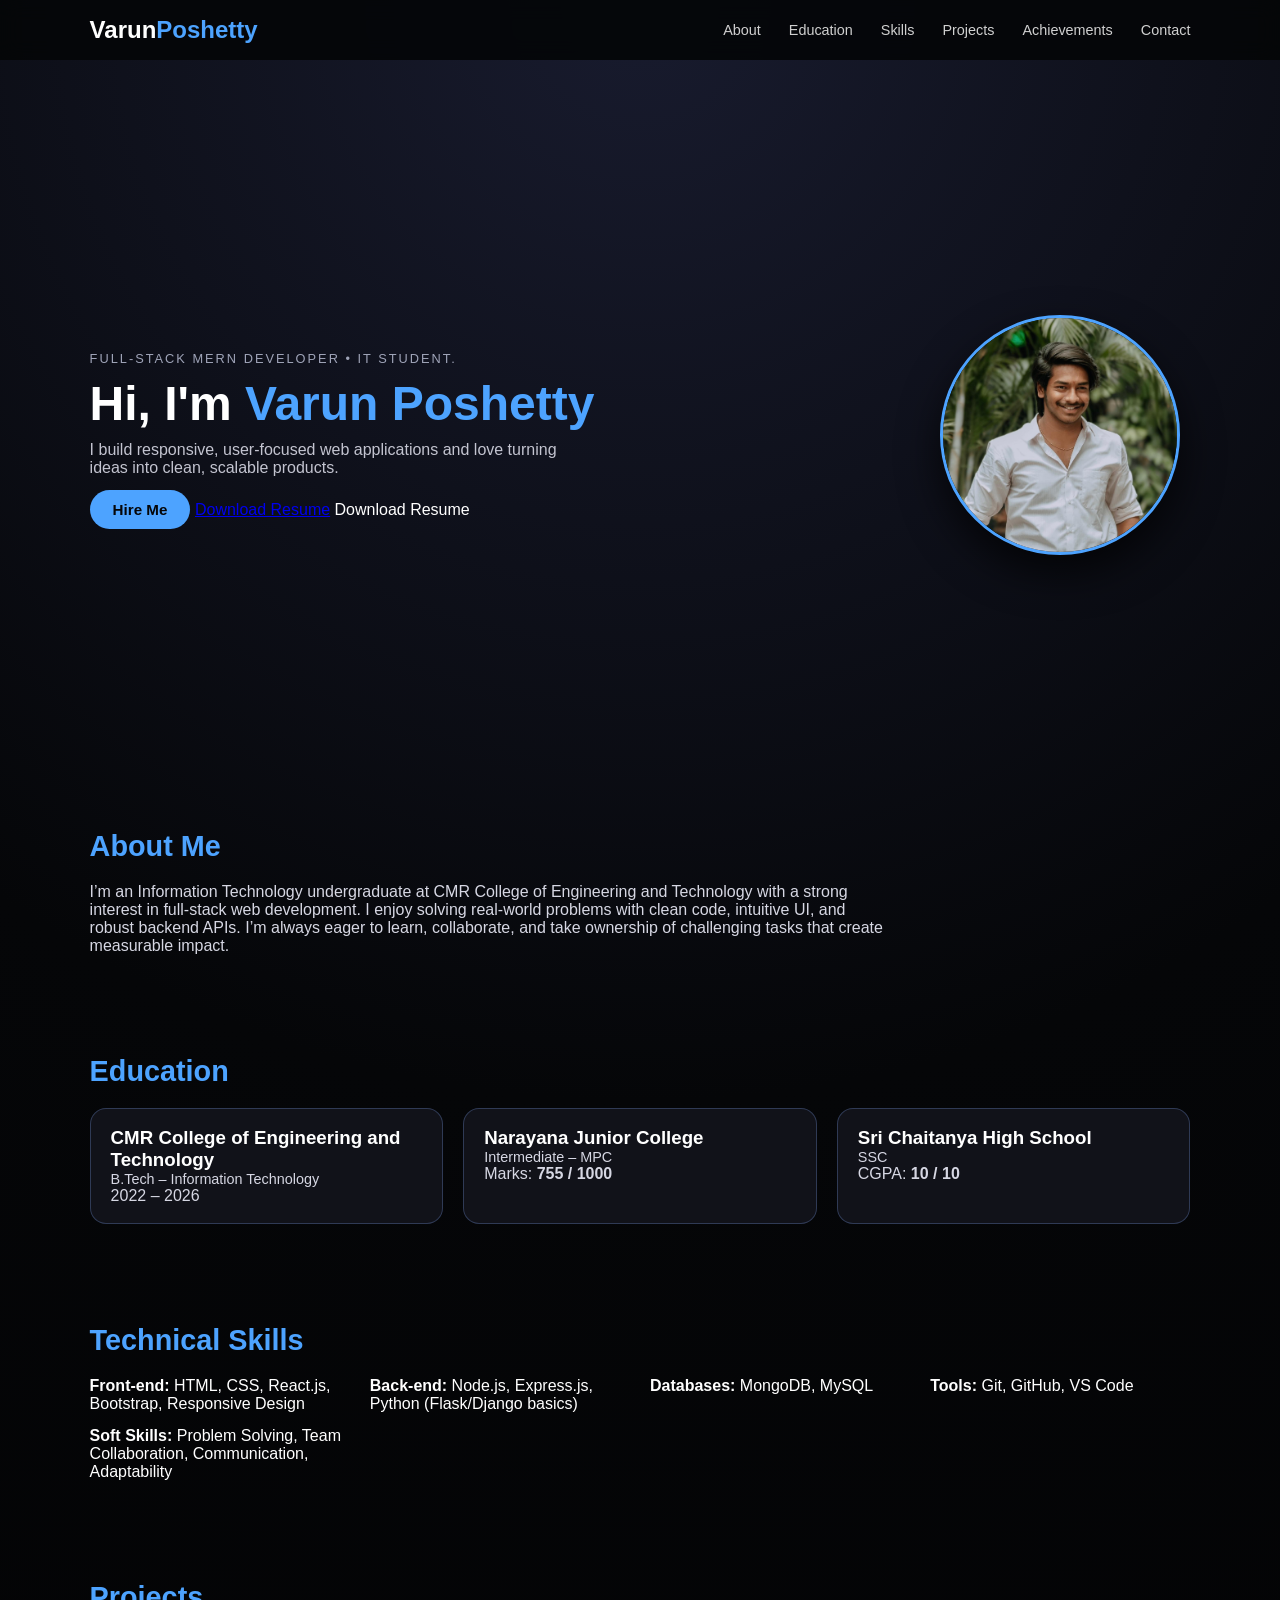
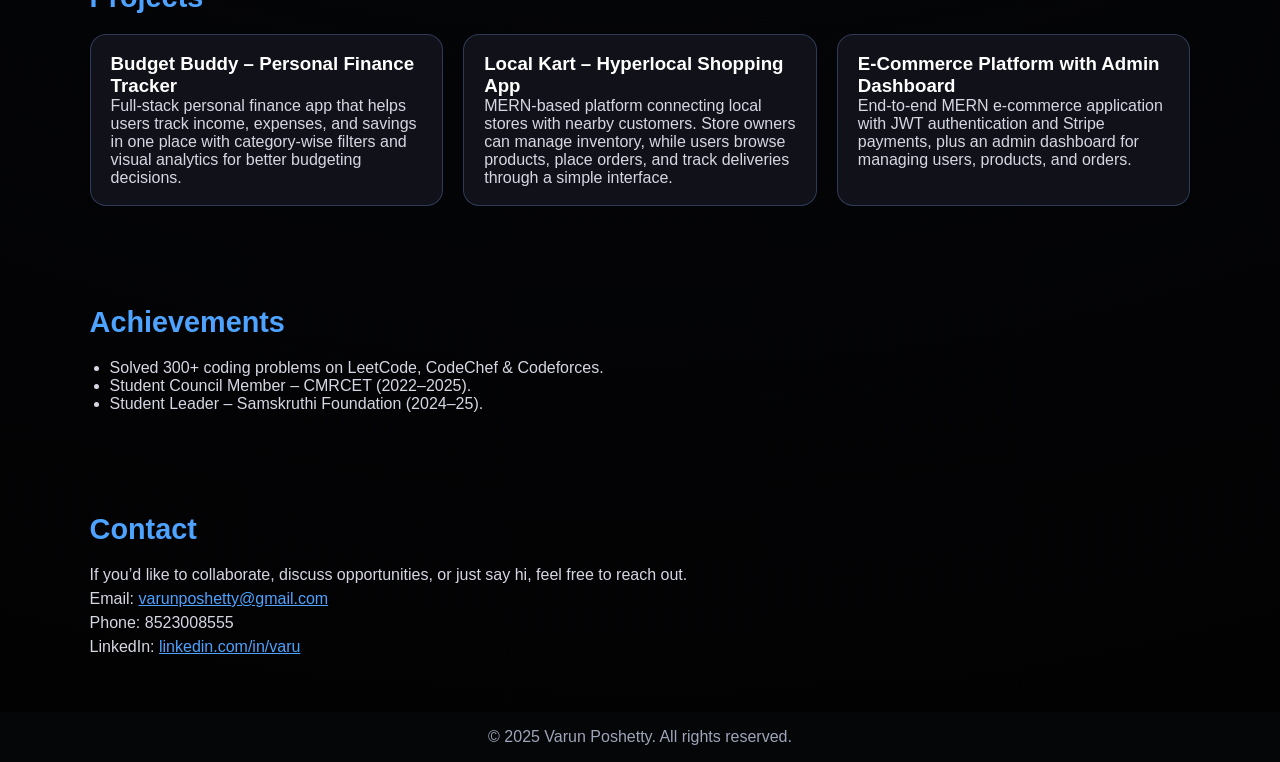
==== commit 1696f4fb: "Trigger deploy with resume" ====
--- a/index.html
+++ b/index.html
@@ -24,7 +24,7 @@
   <!-- Hero Section -->
   <section class="hero fade-in">
     <div class="hero-content">
-      <p class="tagline">Full-Stack MERN Developer • IT Student</p>
+     <p class="tagline">Full-Stack MERN Developer • IT Student.</p>
       <h1>Hi, I'm <span>Varun Poshetty</span></h1>
       <p class="subtitle">
         I build responsive, user-focused web applications and love turning ideas
@@ -32,7 +32,7 @@
       </p>
       <div class="hero-buttons">
         <a href="#contact" class="btn primary">Hire Me</a>
-        <a href="Varun_Poshetty_Resume.pdf" class="btn outline" download>
+        <a href="Varun_Poshetty_Resume.pdf" download>Download Resume</a>
           Download Resume
         </a>
       </div>
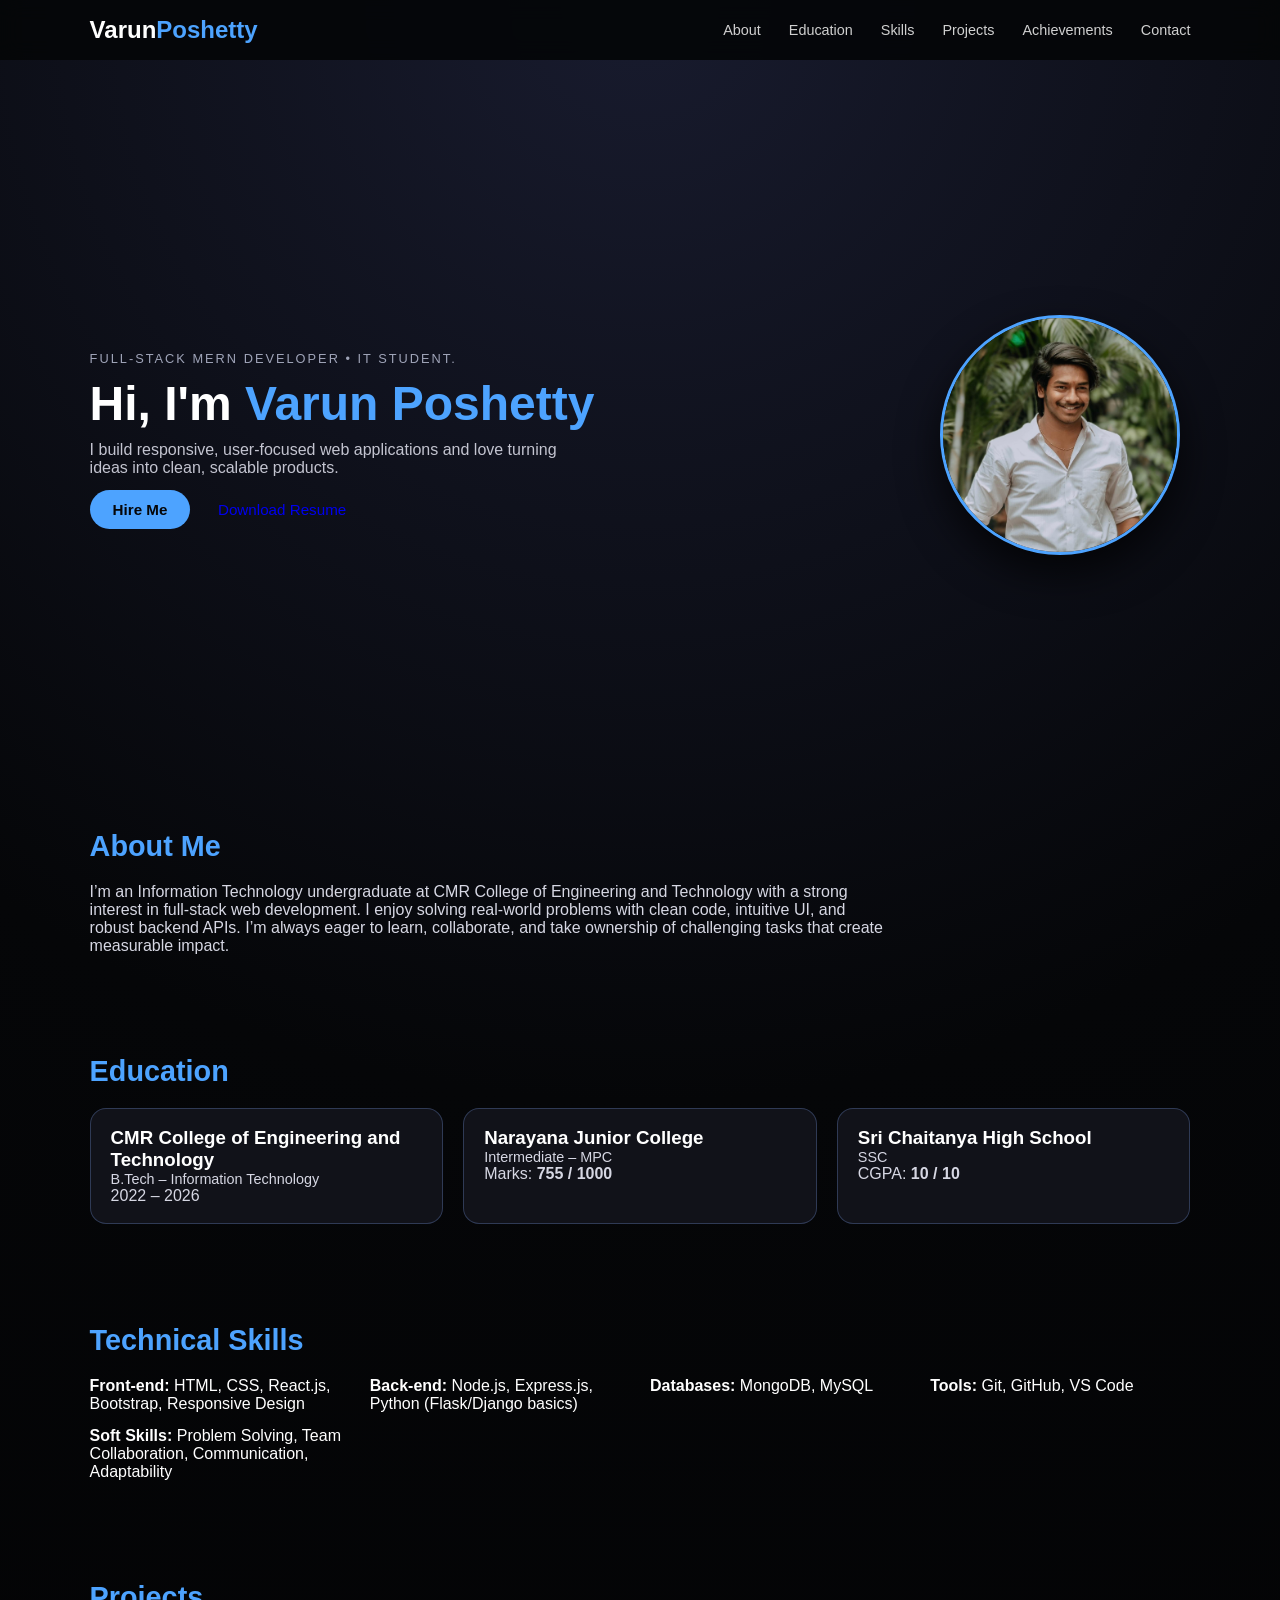
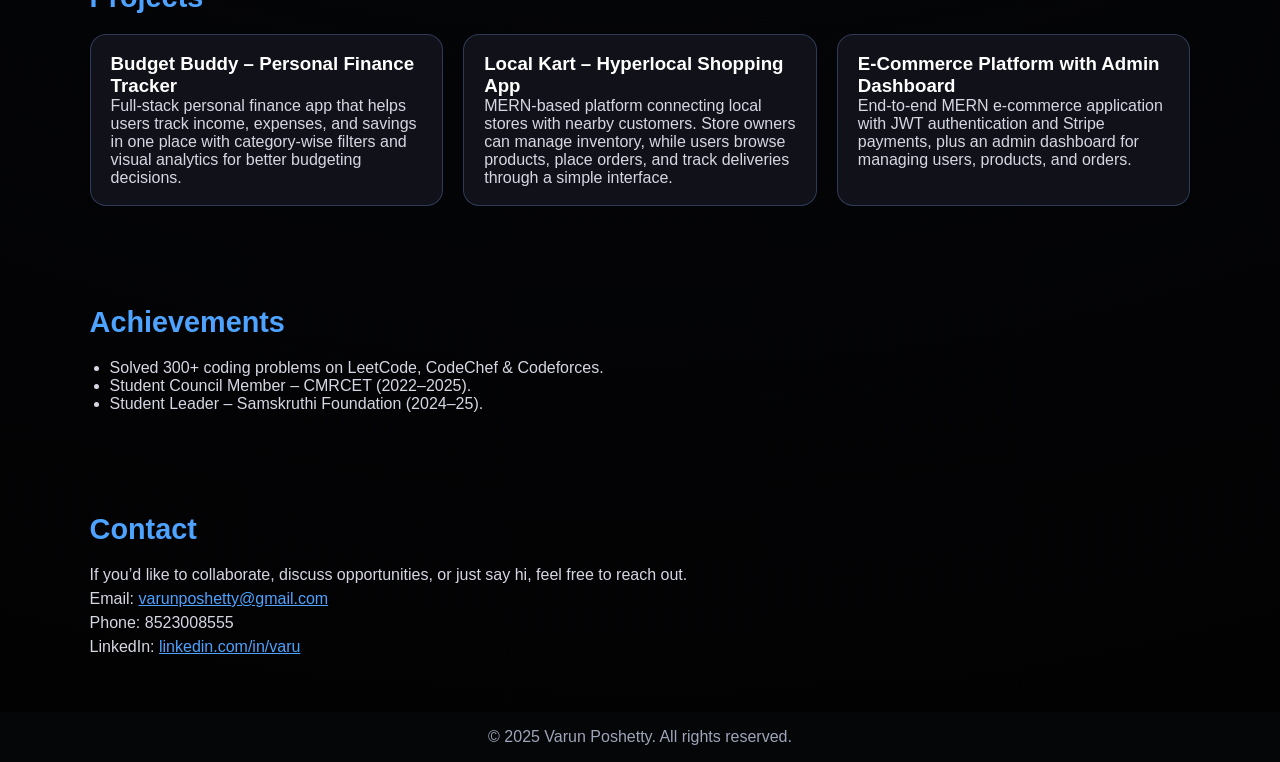
==== commit 34c76d5c: "Fix resume PDF name" ====
--- a/index.html
+++ b/index.html
@@ -32,9 +32,9 @@
       </p>
       <div class="hero-buttons">
         <a href="#contact" class="btn primary">Hire Me</a>
-        <a href="Varun_Poshetty_Resume.pdf" download>Download Resume</a>
-          Download Resume
-        </a>
+       <a href="Varun_Poshetty_Resume.pdf" class="btn outline" download>
+           Download Resume
+       </a>
       </div>
     </div>
 
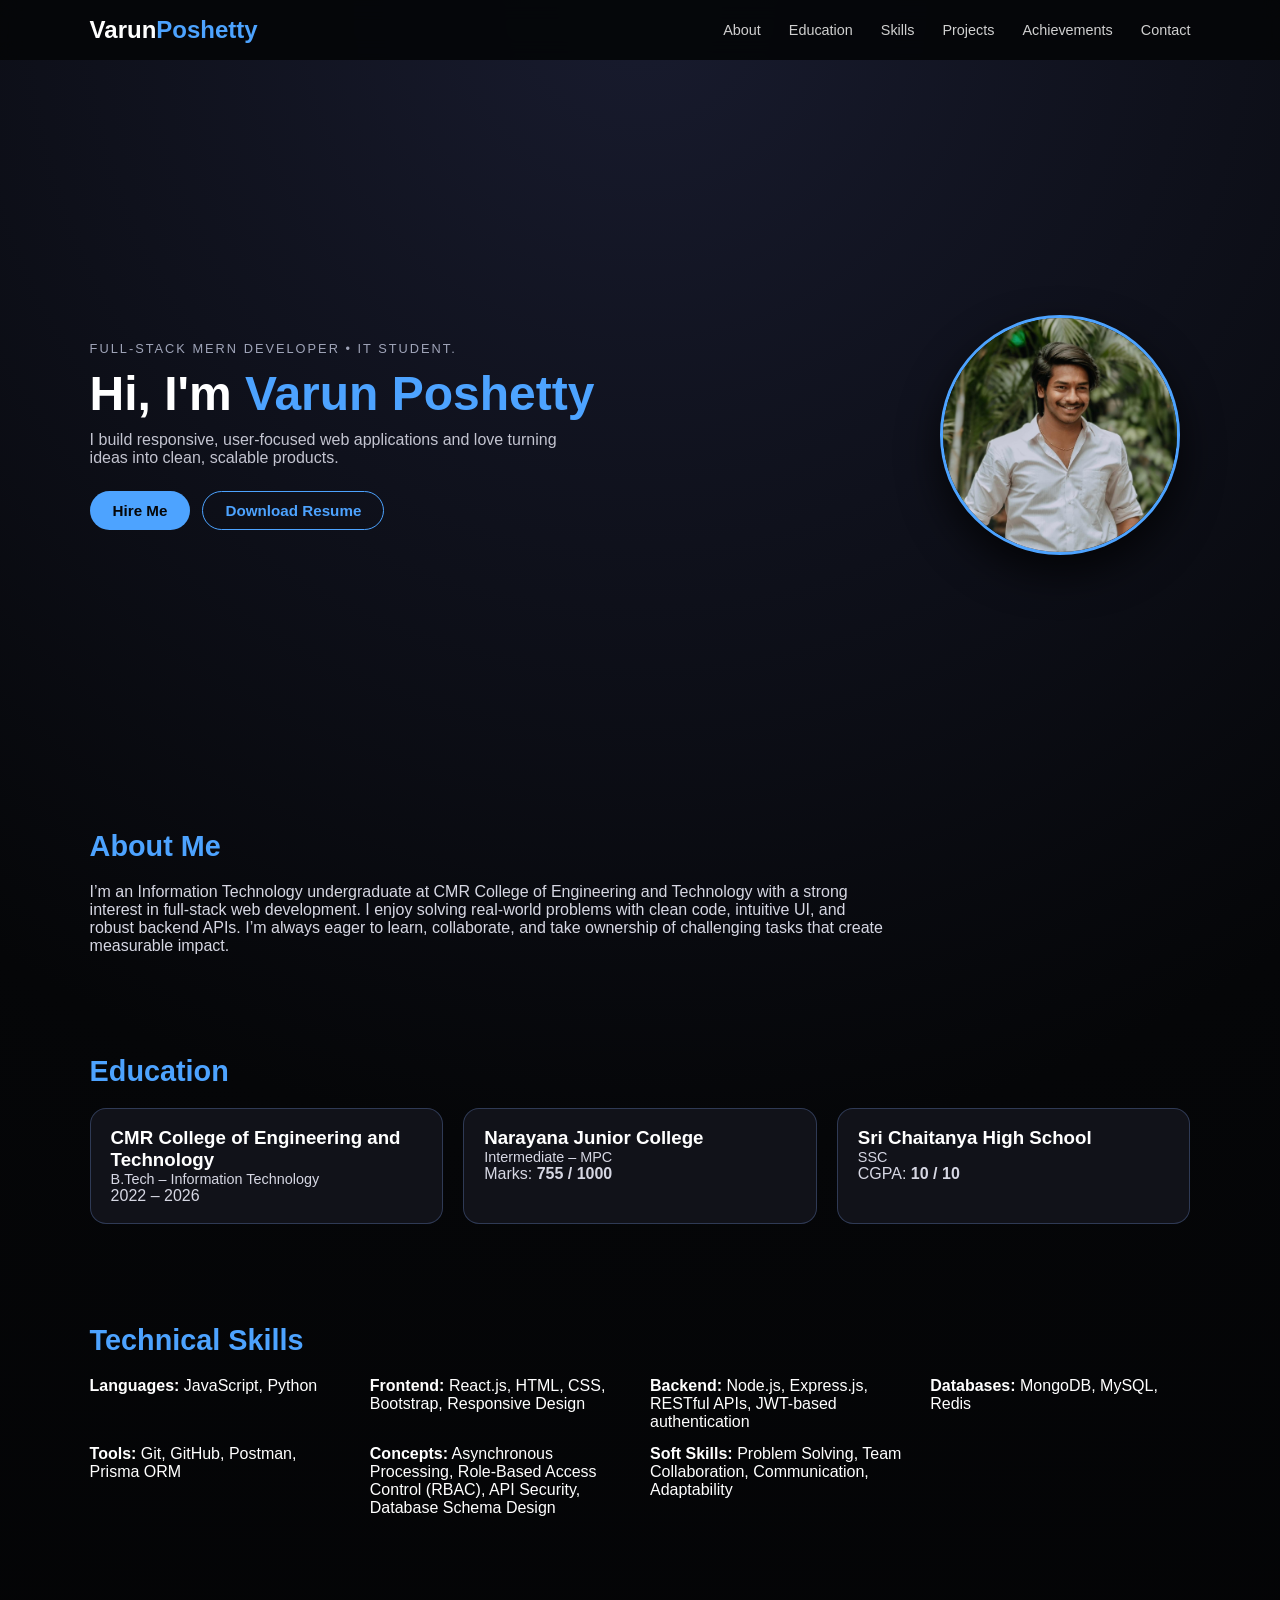
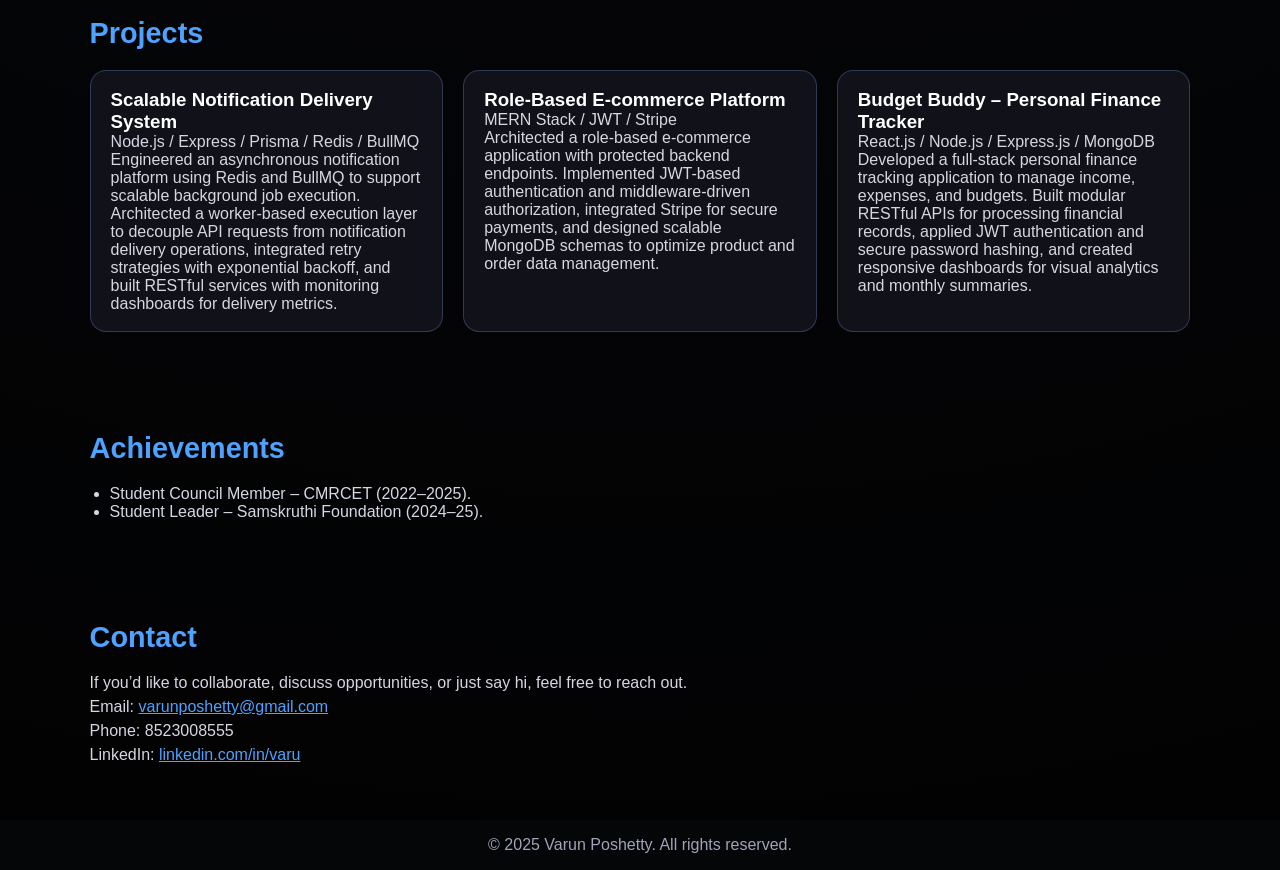
==== commit 33221db1: "Update site: replace resume, sync Skills & Projects from resume, add smooth scrolling, reveal animat" ====
--- a/index.html
+++ b/index.html
@@ -1,152 +1,160 @@
-<!DOCTYPE html>
-<html lang="en">
-<head>
-  <meta charset="UTF-8" />
-  <meta name="viewport" content="width=device-width, initial-scale=1.0" />
-  <title>Varun Poshetty | Portfolio</title>
-  <link rel="stylesheet" href="style.css" />
-</head>
-<body>
-
-  <!-- Navbar -->
-  <nav>
-    <h2 class="logo">Varun<span>Poshetty</span></h2>
-    <ul>
-      <li><a href="#about">About</a></li>
-      <li><a href="#education">Education</a></li>
-      <li><a href="#skills">Skills</a></li>
-      <li><a href="#projects">Projects</a></li>
-      <li><a href="#achievements">Achievements</a></li>
-      <li><a href="#contact">Contact</a></li>
-    </ul>
-  </nav>
-
-  <!-- Hero Section -->
-  <section class="hero fade-in">
-    <div class="hero-content">
-     <p class="tagline">Full-Stack MERN Developer • IT Student.</p>
-      <h1>Hi, I'm <span>Varun Poshetty</span></h1>
-      <p class="subtitle">
-        I build responsive, user-focused web applications and love turning ideas
-        into clean, scalable products.
-      </p>
-      <div class="hero-buttons">
-        <a href="#contact" class="btn primary">Hire Me</a>
-       <a href="Varun_Poshetty_Resume.pdf" class="btn outline" download>
-           Download Resume
-       </a>
-      </div>
-    </div>
-
-    <div class="hero-image">
-      <img src="profile.jpg" alt="Varun Poshetty" />
-    </div>
-  </section>
-
-  <!-- About Section -->
-  <section id="about" class="section fade-in">
-    <h2>About Me</h2>
-    <p>
-      I’m an Information Technology undergraduate at CMR College of Engineering
-      and Technology with a strong interest in full-stack web development.
-      I enjoy solving real-world problems with clean code, intuitive UI, and
-      robust backend APIs. I’m always eager to learn, collaborate, and take
-      ownership of challenging tasks that create measurable impact.
-    </p>
-  </section>
-
-  <!-- Education Section -->
-  <section id="education" class="section fade-in">
-    <h2>Education</h2>
-    <div class="cards">
-      <div class="card">
-        <h3>CMR College of Engineering and Technology</h3>
-        <p class="card-meta">B.Tech – Information Technology</p>
-        <p>2022 – 2026</p>
-      </div>
-
-      <div class="card">
-        <h3>Narayana Junior College</h3>
-        <p class="card-meta">Intermediate – MPC</p>
-        <p>Marks: <strong>755 / 1000</strong></p>
-      </div>
-
-      <div class="card">
-        <h3>Sri Chaitanya High School</h3>
-        <p class="card-meta">SSC</p>
-        <p>CGPA: <strong>10 / 10</strong></p>
-      </div>
-    </div>
-  </section>
-
-  <!-- Skills Section -->
-  <section id="skills" class="section fade-in">
-    <h2>Technical Skills</h2>
-    <div class="skills-grid">
-      <div><strong>Front-end:</strong> HTML, CSS, React.js, Bootstrap, Responsive Design</div>
-      <div><strong>Back-end:</strong> Node.js, Express.js, Python (Flask/Django basics)</div>
-      <div><strong>Databases:</strong> MongoDB, MySQL</div>
-      <div><strong>Tools:</strong> Git, GitHub, VS Code</div>
-      <div><strong>Soft Skills:</strong> Problem Solving, Team Collaboration, Communication, Adaptability</div>
-    </div>
-  </section>
-
-  <!-- Projects Section -->
-  <section id="projects" class="section fade-in">
-    <h2>Projects</h2>
-
-    <div class="cards">
-      <div class="card">
-        <h3>Budget Buddy – Personal Finance Tracker</h3>
-        <p>
-          Full-stack personal finance app that helps users track income, expenses,
-          and savings in one place with category-wise filters and visual analytics
-          for better budgeting decisions.
-        </p>
-      </div>
-
-      <div class="card">
-        <h3>Local Kart – Hyperlocal Shopping App</h3>
-        <p>
-          MERN-based platform connecting local stores with nearby customers.
-          Store owners can manage inventory, while users browse products, place
-          orders, and track deliveries through a simple interface.
-        </p>
-      </div>
-
-      <div class="card">
-        <h3>E-Commerce Platform with Admin Dashboard</h3>
-        <p>
-          End-to-end MERN e-commerce application with JWT authentication and
-          Stripe payments, plus an admin dashboard for managing users, products,
-          and orders.
-        </p>
-      </div>
-    </div>
-  </section>
-
-  <!-- Achievements Section -->
-  <section id="achievements" class="section fade-in">
-    <h2>Achievements</h2>
-    <ul>
-      <li>Solved 300+ coding problems on LeetCode, CodeChef & Codeforces.</li>
-      <li>Student Council Member – CMRCET (2022–2025).</li>
-      <li>Student Leader – Samskruthi Foundation (2024–25).</li>
-    </ul>
-  </section>
-
-  <!-- Contact Section -->
-  <section id="contact" class="section fade-in contact">
-    <h2>Contact</h2>
-    <p>If you’d like to collaborate, discuss opportunities, or just say hi, feel free to reach out.</p>
-    <p>Email: <a href="mailto:varunposhetty@gmail.com">varunposhetty@gmail.com</a></p>
-    <p>Phone: 8523008555</p>
-    <p>LinkedIn: <a href="https://linkedin.com/in/varu" target="_blank">linkedin.com/in/varu</a></p>
-  </section>
-
-  <footer>
-    <p>© 2025 Varun Poshetty. All rights reserved.</p>
-  </footer>
-
-</body>
-</html>
+<!DOCTYPE html>
+<html lang="en">
+<head>
+  <meta charset="UTF-8" />
+  <meta name="viewport" content="width=device-width, initial-scale=1.0" />
+  <title>Varun Poshetty | Portfolio</title>
+  <link rel="stylesheet" href="style.css" />
+</head>
+<body>
+
+  <div id="progress" aria-hidden="true"></div>
+
+  <!-- Navbar -->
+  <nav>
+    <h2 class="logo">Varun<span>Poshetty</span></h2>
+    <ul>
+      <li><a href="#about">About</a></li>
+      <li><a href="#education">Education</a></li>
+      <li><a href="#skills">Skills</a></li>
+      <li><a href="#projects">Projects</a></li>
+      <li><a href="#achievements">Achievements</a></li>
+      <li><a href="#contact">Contact</a></li>
+    </ul>
+  </nav>
+
+  <!-- Hero Section -->
+  <section class="hero fade-in">
+    <div class="hero-content">
+     <p class="tagline">Full-Stack MERN Developer • IT Student.</p>
+      <h1>Hi, I'm <span>Varun Poshetty</span></h1>
+      <p class="subtitle">
+        I build responsive, user-focused web applications and love turning ideas
+        into clean, scalable products.
+      </p>
+      <div class="hero-buttons">
+        <a href="#contact" class="btn primary">Hire Me</a>
+         <a href="resume.pdf" class="btn outline" download aria-label="Download resume (PDF)" title="Download resume (PDF)">
+           Download Resume
+         </a>
+      </div>
+    </div>
+
+    <div class="hero-image">
+      <img src="profile.jpg" alt="Varun Poshetty" />
+    </div>
+  </section>
+
+  <!-- About Section -->
+  <section id="about" class="section fade-in">
+    <h2>About Me</h2>
+    <p>
+      I’m an Information Technology undergraduate at CMR College of Engineering
+      and Technology with a strong interest in full-stack web development.
+      I enjoy solving real-world problems with clean code, intuitive UI, and
+      robust backend APIs. I’m always eager to learn, collaborate, and take
+      ownership of challenging tasks that create measurable impact.
+    </p>
+  </section>
+
+  <!-- Education Section -->
+  <section id="education" class="section fade-in">
+    <h2>Education</h2>
+    <div class="cards">
+      <div class="card">
+        <h3>CMR College of Engineering and Technology</h3>
+        <p class="card-meta">B.Tech – Information Technology</p>
+        <p>2022 – 2026</p>
+      </div>
+
+      <div class="card">
+        <h3>Narayana Junior College</h3>
+        <p class="card-meta">Intermediate – MPC</p>
+        <p>Marks: <strong>755 / 1000</strong></p>
+      </div>
+
+      <div class="card">
+        <h3>Sri Chaitanya High School</h3>
+        <p class="card-meta">SSC</p>
+        <p>CGPA: <strong>10 / 10</strong></p>
+      </div>
+    </div>
+  </section>
+
+  <!-- Skills Section -->
+  <section id="skills" class="section fade-in">
+    <h2>Technical Skills</h2>
+    <div class="skills-grid">
+      <div><strong>Languages:</strong> JavaScript, Python</div>
+      <div><strong>Frontend:</strong> React.js, HTML, CSS, Bootstrap, Responsive Design</div>
+      <div><strong>Backend:</strong> Node.js, Express.js, RESTful APIs, JWT-based authentication</div>
+      <div><strong>Databases:</strong> MongoDB, MySQL, Redis</div>
+      <div><strong>Tools:</strong> Git, GitHub, Postman, Prisma ORM</div>
+      <div><strong>Concepts:</strong> Asynchronous Processing, Role-Based Access Control (RBAC), API Security, Database Schema Design</div>
+      <div><strong>Soft Skills:</strong> Problem Solving, Team Collaboration, Communication, Adaptability</div>
+    </div>
+  </section>
+
+  <!-- Projects Section -->
+  <section id="projects" class="section fade-in">
+    <h2>Projects</h2>
+
+    <div class="cards">
+      <div class="card">
+        <h3>Scalable Notification Delivery System</h3>
+        <p>
+          Node.js / Express / Prisma / Redis / BullMQ
+        </p>
+        <p>
+          Engineered an asynchronous notification platform using Redis and BullMQ to support scalable background job execution. Architected a worker-based execution layer to decouple API requests from notification delivery operations, integrated retry strategies with exponential backoff, and built RESTful services with monitoring dashboards for delivery metrics.
+        </p>
+      </div>
+
+      <div class="card">
+        <h3>Role-Based E-commerce Platform</h3>
+        <p>
+          MERN Stack / JWT / Stripe
+        </p>
+        <p>
+          Architected a role-based e-commerce application with protected backend endpoints. Implemented JWT-based authentication and middleware-driven authorization, integrated Stripe for secure payments, and designed scalable MongoDB schemas to optimize product and order data management.
+        </p>
+      </div>
+
+      <div class="card">
+        <h3>Budget Buddy – Personal Finance Tracker</h3>
+        <p>
+          React.js / Node.js / Express.js / MongoDB
+        </p>
+        <p>
+          Developed a full-stack personal finance tracking application to manage income, expenses, and budgets. Built modular RESTful APIs for processing financial records, applied JWT authentication and secure password hashing, and created responsive dashboards for visual analytics and monthly summaries.
+        </p>
+      </div>
+    </div>
+  </section>
+
+  <!-- Achievements Section -->
+  <section id="achievements" class="section fade-in">
+    <h2>Achievements</h2>
+    <ul>
+      <li>Student Council Member – CMRCET (2022–2025).</li>
+      <li>Student Leader – Samskruthi Foundation (2024–25).</li>
+    </ul>
+  </section>
+
+  <!-- Contact Section -->
+  <section id="contact" class="section fade-in contact">
+    <h2>Contact</h2>
+    <p>If you’d like to collaborate, discuss opportunities, or just say hi, feel free to reach out.</p>
+    <p>Email: <a href="mailto:varunposhetty@gmail.com">varunposhetty@gmail.com</a></p>
+    <p>Phone: 8523008555</p>
+    <p>LinkedIn: <a href="https://linkedin.com/in/varu" target="_blank">linkedin.com/in/varu</a></p>
+  </section>
+
+  <footer>
+    <p>© 2025 Varun Poshetty. All rights reserved.</p>
+  </footer>
+
+  <button id="backToTop" aria-label="Back to top">↑</button>
+  <script src="script.js"></script>
+</body>
+</html>
--- a/style.css
+++ b/style.css
@@ -1,240 +1,315 @@
-* {
-  margin: 0;
-  padding: 0;
-  box-sizing: border-box;
-  font-family: "Poppins", sans-serif;
-}
-
-body {
-  background: radial-gradient(circle at top, #181b2e 0, #050608 45%, #020203 100%);
-  color: #ffffff;
-}
-
-/* Navbar */
-nav {
-  position: sticky;
-  top: 0;
-  z-index: 20;
-  display: flex;
-  justify-content: space-between;
-  align-items: center;
-  padding: 16px 7vw;
-  background: rgba(5, 6, 8, 0.92);
-  backdrop-filter: blur(10px);
-}
-
-nav ul {
-  display: flex;
-  gap: 28px;
-}
-
-nav ul li {
-  list-style: none;
-}
-
-nav ul li a {
-  text-decoration: none;
-  color: #d0d0d0;
-  transition: 0.25s;
-  font-size: 0.9rem;
-}
-
-nav ul li a:hover {
-  color: #4da3ff;
-}
-
-.logo {
-  font-size: 1.5rem;
-  font-weight: 600;
-}
-
-.logo span {
-  color: #4da3ff;
-}
-
-/* Hero */
-.hero {
-  min-height: 80vh;
-  padding: 70px 7vw 40px;
-  display: flex;
-  align-items: center;
-  flex-wrap: wrap;
-  gap: 40px;
-}
-
-.hero-content {
-  flex: 1 1 320px;
-}
-
-.tagline {
-  letter-spacing: 2px;
-  font-size: 0.8rem;
-  color: #9fa4b8;
-  margin-bottom: 10px;
-  text-transform: uppercase;
-}
-
-.hero h1 {
-  font-size: 3rem;
-  margin-bottom: 10px;
-}
-
-.hero h1 span {
-  color: #4da3ff;
-}
-
-.subtitle {
-  font-size: 1rem;
-  color: #c3c4d0;
-  max-width: 480px;
-}
-
-.hero-buttons {
-  margin-top: 24px;
-}
-
-.btn {
-  padding: 10px 22px;
-  border-radius: 999px;
-  border: 1px solid transparent;
-  cursor: pointer;
-  text-decoration: none;
-  font-size: 0.95rem;
-  transition: 0.25s;
-}
-
-.btn.primary {
-  background: #4da3ff;
-  color: #050608;
-  font-weight: 600;
-}
-
-.btn.primary:hover {
-  background: #1b76d1;
-}
-
-/* Hero image */
-.hero-image {
-  flex: 0 0 260px;
-  display: flex;
-  justify-content: center;
-}
-
-.hero-image img {
-  width: 240px;
-  height: 240px;
-  object-fit: cover;
-  border-radius: 50%;
-  border: 3px solid #4da3ff;
-  box-shadow: 0 18px 40px rgba(0, 0, 0, 0.7);
-}
-
-/* Sections */
-.section {
-  padding: 50px 7vw;
-}
-
-.section h2 {
-  margin-bottom: 20px;
-  font-size: 1.8rem;
-  color: #4da3ff;
-}
-
-.section p {
-  color: #d6d7e3;
-  max-width: 800px;
-}
-
-/* Cards */
-.cards {
-  display: grid;
-  grid-template-columns: repeat(auto-fit, minmax(260px, 1fr));
-  gap: 20px;
-}
-
-.card {
-  background: rgba(18, 19, 27, 0.95);
-  border-radius: 16px;
-  padding: 18px 20px;
-  border: 1px solid rgba(93, 118, 175, 0.4);
-  transition: 0.25s;
-}
-
-.card:hover {
-  border-color: #4da3ff;
-  transform: translateY(-6px);
-}
-
-.card-meta {
-  color: #9fa4b8;
-  font-size: 0.9rem;
-}
-
-/* Skills Grid */
-.skills-grid {
-  display: grid;
-  grid-template-columns: repeat(auto-fit, minmax(260px, 1fr));
-  gap: 14px 20px;
-}
-
-/* Achievements */
-#achievements ul {
-  margin-left: 20px;
-  margin-top: 5px;
-  color: #d6d7e3;
-}
-
-/* Contact */
-.contact p {
-  margin-bottom: 6px;
-}
-
-.contact a {
-  color: #4da3ff;
-}
-
-/* Footer */
-footer {
-  text-align: center;
-  padding: 16px;
-  background: #050608;
-  color: #9fa4b8;
-}
-
-/* Simple fade-in animation */
-.fade-in {
-  opacity: 0;
-  transform: translateY(16px);
-  animation: fadeUp 0.7s ease forwards;
-}
-
-@keyframes fadeUp {
-  to {
-    opacity: 1;
-    transform: translateY(0);
-  }
-}
-
-/* Responsive Design */
-@media (max-width: 768px) {
-  nav {
-    padding: 12px 5vw;
-  }
-
-  nav ul {
-    gap: 14px;
-    font-size: 0.8rem;
-  }
-
-  .hero {
-    padding-top: 60px;
-  }
-
-  .hero h1 {
-    font-size: 2.2rem;
-  }
-
-  .section {
-    padding: 40px 5vw;
-  }
-}
+* {
+  margin: 0;
+  padding: 0;
+  box-sizing: border-box;
+  font-family: "Poppins", sans-serif;
+}
+
+body {
+  background: radial-gradient(circle at top, #181b2e 0, #050608 45%, #020203 100%);
+  color: #ffffff;
+}
+
+/* Smooth scrolling for anchor navigation */
+html { scroll-behavior: smooth; }
+
+/* Navbar */
+nav {
+  position: sticky;
+  top: 0;
+  z-index: 20;
+  display: flex;
+  justify-content: space-between;
+  align-items: center;
+  padding: 16px 7vw;
+  background: rgba(5, 6, 8, 0.92);
+  backdrop-filter: blur(10px);
+}
+
+nav ul {
+  display: flex;
+  gap: 28px;
+}
+
+nav ul li {
+  list-style: none;
+}
+
+nav ul li a {
+  text-decoration: none;
+  color: #d0d0d0;
+  transition: 0.25s;
+  font-size: 0.9rem;
+}
+
+nav ul li a:hover {
+  color: #4da3ff;
+}
+
+.logo {
+  font-size: 1.5rem;
+  font-weight: 600;
+}
+
+.logo span {
+  color: #4da3ff;
+}
+
+/* Hero */
+.hero {
+  min-height: 80vh;
+  padding: 70px 7vw 40px;
+  display: flex;
+  align-items: center;
+  flex-wrap: wrap;
+  gap: 40px;
+}
+
+.hero-content {
+  flex: 1 1 320px;
+}
+
+.tagline {
+  letter-spacing: 2px;
+  font-size: 0.8rem;
+  color: #9fa4b8;
+  margin-bottom: 10px;
+  text-transform: uppercase;
+}
+
+.hero h1 {
+  font-size: 3rem;
+  margin-bottom: 10px;
+}
+
+.hero h1 span {
+  color: #4da3ff;
+}
+
+.subtitle {
+  font-size: 1rem;
+  color: #c3c4d0;
+  max-width: 480px;
+}
+
+.hero-buttons {
+  margin-top: 24px;
+}
+
+.hero-buttons {
+  display: flex;
+  gap: 12px;
+}
+
+.btn {
+  padding: 10px 22px;
+  border-radius: 999px;
+  border: 1px solid transparent;
+  cursor: pointer;
+  text-decoration: none;
+  font-size: 0.95rem;
+  transition: 0.25s;
+}
+
+.btn.primary {
+  background: #4da3ff;
+  color: #050608;
+  font-weight: 600;
+}
+
+.btn.primary:hover {
+  background: #1b76d1;
+}
+
+.btn.outline {
+  background: transparent;
+  color: #4da3ff;
+  border-color: #4da3ff;
+  font-weight: 600;
+}
+
+.btn.outline:hover {
+  background: rgba(77, 163, 255, 0.08);
+  color: #4da3ff;
+}
+
+.btn:focus {
+  outline: 3px solid rgba(77, 163, 255, 0.18);
+  outline-offset: 3px;
+}
+
+/* Hero image */
+.hero-image {
+  flex: 0 0 260px;
+  display: flex;
+  justify-content: center;
+}
+
+.hero-image img {
+  width: 240px;
+  height: 240px;
+  object-fit: cover;
+  border-radius: 50%;
+  border: 3px solid #4da3ff;
+  box-shadow: 0 18px 40px rgba(0, 0, 0, 0.7);
+}
+
+/* Sections */
+.section {
+  padding: 50px 7vw;
+}
+
+.section h2 {
+  margin-bottom: 20px;
+  font-size: 1.8rem;
+  color: #4da3ff;
+}
+
+.section p {
+  color: #d6d7e3;
+  max-width: 800px;
+}
+
+/* Cards */
+.cards {
+  display: grid;
+  grid-template-columns: repeat(auto-fit, minmax(260px, 1fr));
+  gap: 20px;
+}
+
+.card {
+  background: rgba(18, 19, 27, 0.95);
+  border-radius: 16px;
+  padding: 18px 20px;
+  border: 1px solid rgba(93, 118, 175, 0.4);
+  transition: 0.25s;
+}
+
+.card:hover {
+  border-color: #4da3ff;
+  transform: translateY(-6px);
+}
+
+.card-meta {
+  color: #9fa4b8;
+  font-size: 0.9rem;
+}
+
+/* Skills Grid */
+.skills-grid {
+  display: grid;
+  grid-template-columns: repeat(auto-fit, minmax(260px, 1fr));
+  gap: 14px 20px;
+}
+
+/* Achievements */
+#achievements ul {
+  margin-left: 20px;
+  margin-top: 5px;
+  color: #d6d7e3;
+}
+
+/* Contact */
+.contact p {
+  margin-bottom: 6px;
+}
+
+.contact a {
+  color: #4da3ff;
+}
+
+/* Footer */
+footer {
+  text-align: center;
+  padding: 16px;
+  background: #050608;
+  color: #9fa4b8;
+}
+
+/* Simple fade-in animation */
+
+.fade-in {
+  opacity: 0;
+  transform: translateY(18px);
+  will-change: opacity, transform;
+}
+
+.fade-in.in-view {
+  animation: fadeUp var(--reveal-duration, 640ms) cubic-bezier(.2,.9,.2,1) both;
+  animation-delay: var(--reveal-delay, 0ms);
+}
+
+@keyframes fadeUp {
+  from { opacity: 0; transform: translateY(18px); }
+  to { opacity: 1; transform: translateY(0); }
+}
+
+/* Responsive Design */
+@media (max-width: 768px) {
+  nav {
+    padding: 12px 5vw;
+  }
+
+  nav ul {
+    gap: 14px;
+    font-size: 0.8rem;
+  }
+
+  .hero {
+    padding-top: 60px;
+  }
+
+  .hero h1 {
+    font-size: 2.2rem;
+  }
+
+  .section {
+    padding: 40px 5vw;
+  }
+}
+
+/* Scroll progress bar */
+#progress {
+  position: fixed;
+  top: 0;
+  left: 0;
+  height: 4px;
+  width: 0;
+  background: linear-gradient(90deg, #4da3ff, #7be1ff);
+  z-index: 9999;
+  box-shadow: 0 2px 6px rgba(0,0,0,0.35);
+  transition: width 120ms linear;
+}
+
+/* Back to top */
+#backToTop {
+  position: fixed;
+  right: 18px;
+  bottom: 22px;
+  width: 44px;
+  height: 44px;
+  border-radius: 10px;
+  border: none;
+  background: rgba(77,163,255,0.12);
+  color: #4da3ff;
+  font-size: 20px;
+  display: grid;
+  place-items: center;
+  cursor: pointer;
+  transform: translateY(8px);
+  opacity: 0;
+  visibility: hidden;
+  transition: transform 220ms ease, opacity 180ms ease;
+  z-index: 9999;
+}
+
+#backToTop.visible {
+  transform: translateY(0);
+  opacity: 1;
+  visibility: visible;
+}
+
+@media (prefers-reduced-motion: reduce) {
+  .fade-in.in-view { animation: none; opacity: 1; transform: none; }
+  html { scroll-behavior: auto; }
+}
